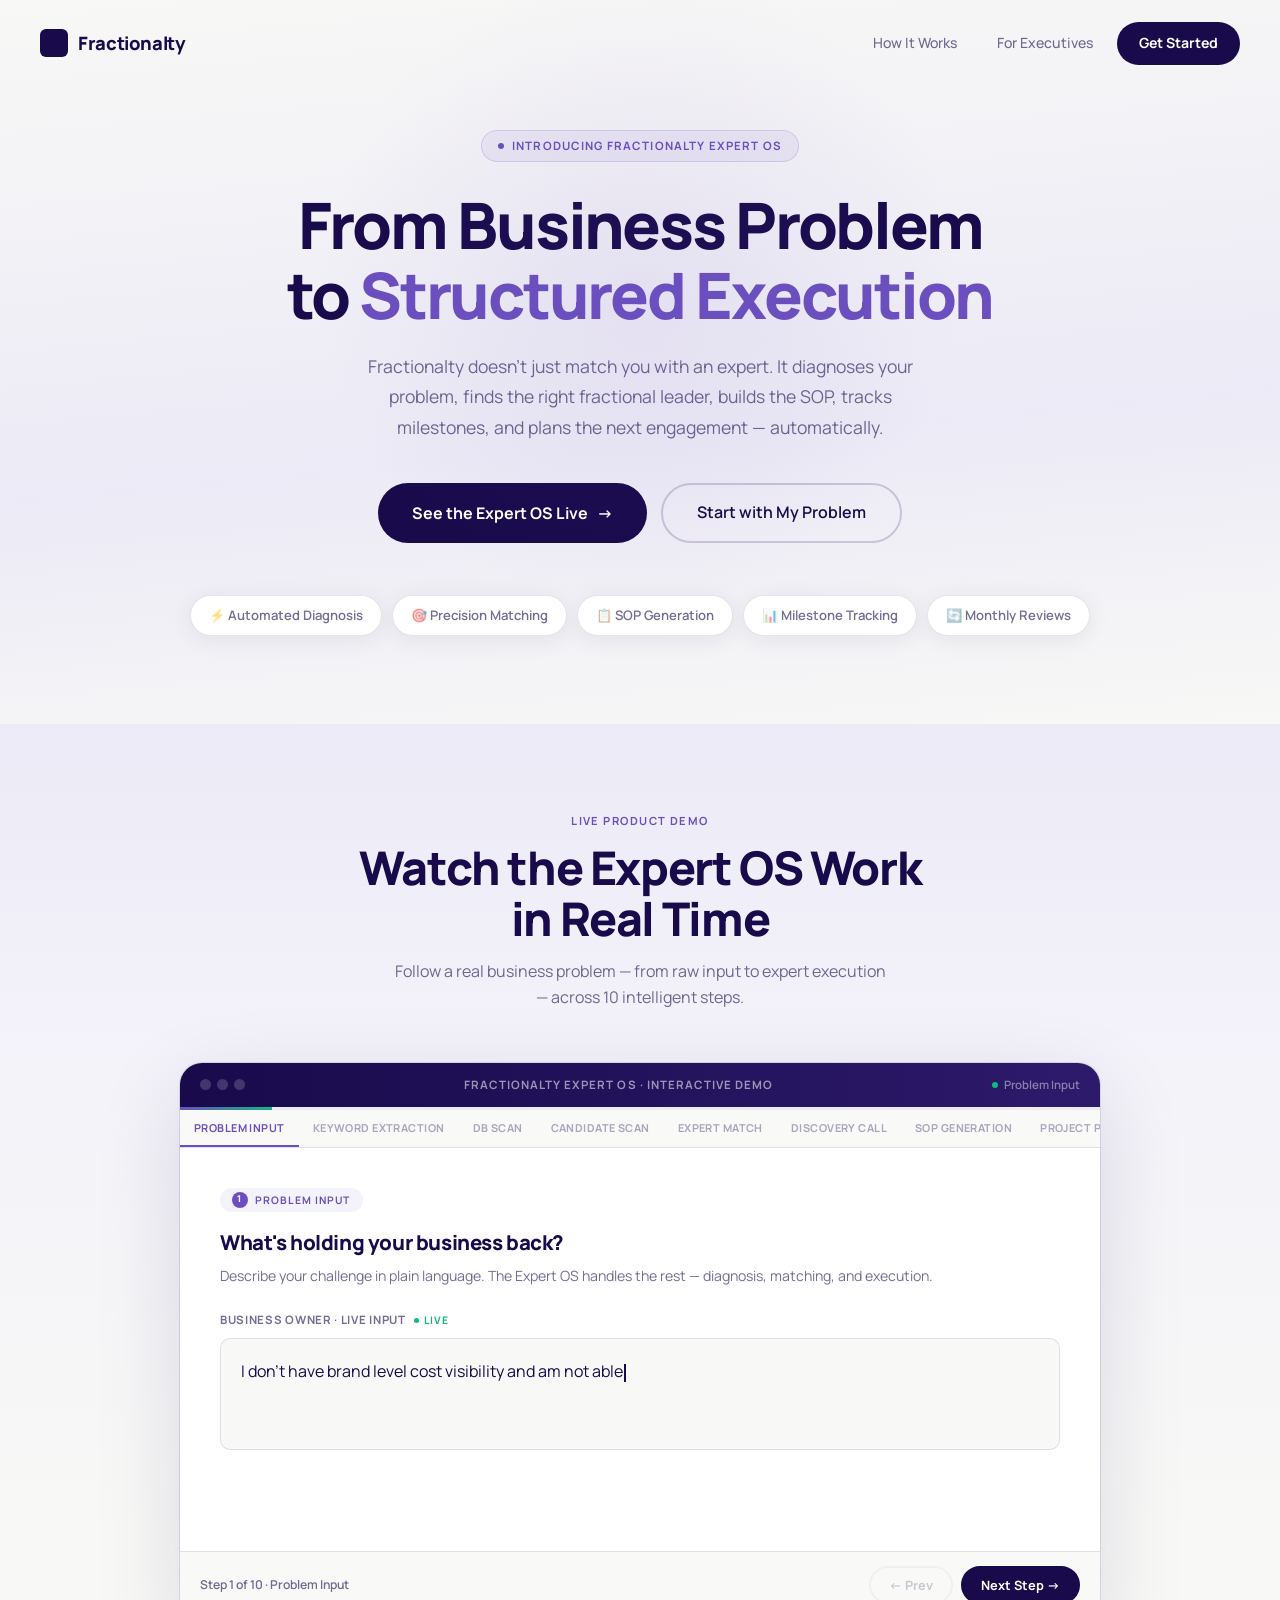
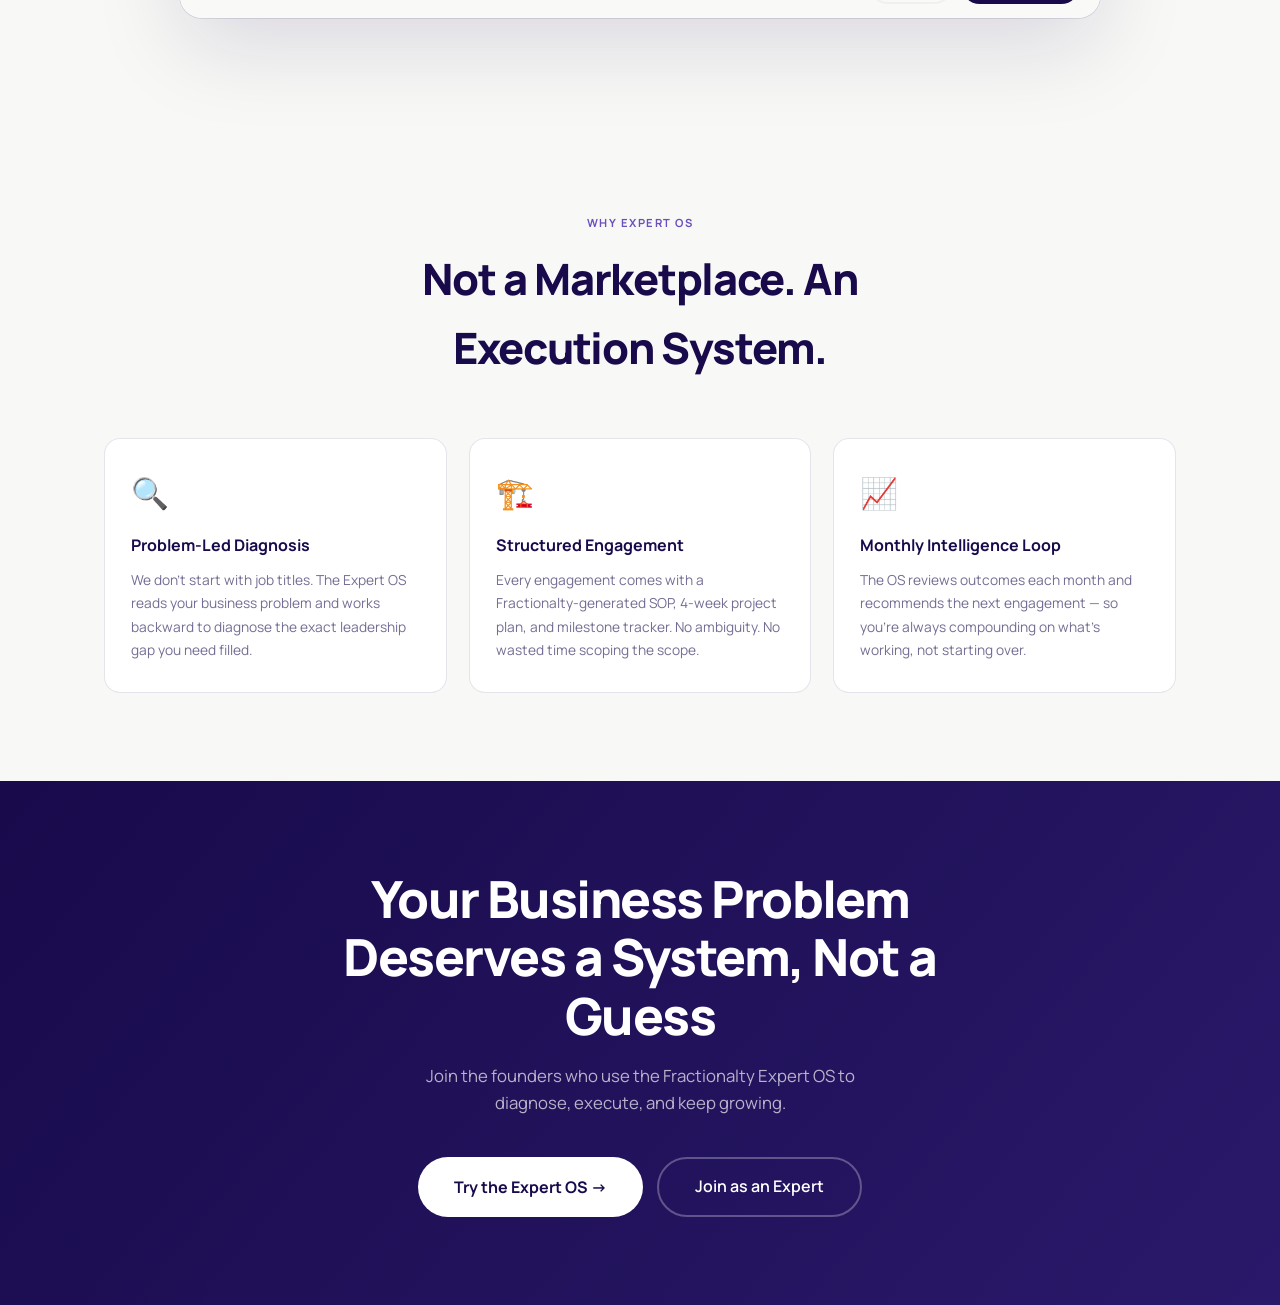
==== expert_os.html @ 5bd40cf4 "Initial commit" ====
<!DOCTYPE html>
<html lang="en">
<head>
  <meta charset="UTF-8">
  <meta name="viewport" content="width=device-width, initial-scale=1.0">
  <title>Fractionalty Expert OS | From Problem to Execution</title>
  <meta name="description" content="Watch Fractionalty Expert OS diagnose your business problem, match the right fractional leader, generate an SOP, track milestones, and plan your next engagement.">
  <link rel="preconnect" href="https://fonts.googleapis.com">
  <link rel="preconnect" href="https://fonts.gstatic.com" crossorigin>
  <link href="https://fonts.googleapis.com/css2?family=Manrope:wght@400;500;600;700;800&display=swap" rel="stylesheet">
  <style>
    *, *::before, *::after { box-sizing: border-box; margin: 0; padding: 0; }

    :root {
      --bg: #f8f8f6;
      --surface: #ffffff;
      --text: #180A4B;
      --text-soft: rgba(24,10,75,0.60);
      --text-xsoft: rgba(24,10,75,0.35);
      --accent: #180A4B;
      --accent-light: #2d1a6b;
      --accent-muted: rgba(24,10,75,0.06);
      --border: rgba(24,10,75,0.11);
      --border-strong: rgba(24,10,75,0.18);
      --success: #10B981;
      --success-bg: rgba(16,185,129,0.07);
      --success-border: rgba(16,185,129,0.20);
      --warning: #F59E0B;
      --warning-bg: rgba(245,158,11,0.07);
      --danger: #EF4444;
      --purple: #6B4FBF;
      --purple-bg: rgba(107,79,191,0.07);
      --purple-border: rgba(107,79,191,0.18);
      --shadow: 0 4px 24px rgba(24,10,75,0.07);
      --shadow-lg: 0 16px 56px rgba(24,10,75,0.12);
      --radius: 16px;
      --radius-sm: 10px;
    }

    body {
      font-family: 'Manrope', sans-serif;
      background: var(--bg);
      color: var(--text);
      line-height: 1.6;
    }

    a { color: inherit; text-decoration: none; }
    button { font-family: 'Manrope', sans-serif; }

    /* ── Topbar ── */
    .topbar {
      position: fixed; top: 0; left: 50%; transform: translateX(-50%);
      width: min(calc(100% - 48px), 1200px);
      display: flex; align-items: center; justify-content: space-between;
      padding: 22px 0; z-index: 100; transition: all 0.3s ease;
    }
    .topbar.is-scrolled {
      background: rgba(248,248,246,0.92);
      backdrop-filter: blur(18px);
      -webkit-backdrop-filter: blur(18px);
      border-bottom: 1px solid var(--border);
      padding: 14px 28px;
      width: 100%; left: 0; transform: none;
      border-radius: 0;
    }
    .brand { display: flex; align-items: center; gap: 10px; font-weight: 800; font-size: 1.15rem; letter-spacing: -0.02em; }
    .brand-mark { width: 28px; height: 28px; border-radius: 6px; background: var(--accent); flex-shrink: 0; }
    .topbar-nav { display: flex; align-items: center; gap: 8px; }
    .topbar-link { padding: 9px 16px; font-size: 0.88rem; font-weight: 500; color: var(--text-soft); border-radius: 8px; transition: all 0.2s; }
    .topbar-link:hover { color: var(--text); background: var(--accent-muted); }
    .topbar-cta {
      background: var(--accent); color: white; padding: 10px 22px;
      border-radius: 99px; font-size: 0.88rem; font-weight: 700;
      transition: all 0.2s; border: none; cursor: pointer;
    }
    .topbar-cta:hover { background: var(--accent-light); }

    /* ── Hero ── */
    .hero-os {
      padding: 130px 24px 88px;
      text-align: center;
      background: linear-gradient(175deg, var(--bg) 0%, #eceaf6 60%, var(--bg) 100%);
      position: relative; overflow: hidden;
    }
    .hero-os::before {
      content: '';
      position: absolute; top: -60px; left: 50%; transform: translateX(-50%);
      width: 700px; height: 700px;
      background: radial-gradient(circle, rgba(107,79,191,0.09) 0%, transparent 65%);
      pointer-events: none;
    }

    .os-badge {
      display: inline-flex; align-items: center; gap: 8px;
      background: var(--purple-bg); color: var(--purple);
      border: 1px solid var(--purple-border);
      padding: 6px 16px; border-radius: 99px;
      font-size: 0.72rem; font-weight: 700; letter-spacing: 0.10em; text-transform: uppercase;
      margin-bottom: 28px;
    }
    .os-badge-dot { width: 6px; height: 6px; border-radius: 50%; background: var(--purple); animation: osPulse 1.8s ease infinite; }
    @keyframes osPulse { 0%,100% { opacity:1; transform:scale(1); } 50% { opacity:0.35; transform:scale(0.8); } }

    .hero-os h1 {
      font-size: clamp(2.4rem, 5.5vw, 4rem);
      font-weight: 800; letter-spacing: -0.035em; line-height: 1.08;
      color: var(--text); max-width: 820px; margin: 0 auto 22px;
    }
    .hero-os h1 em { font-style: normal; color: var(--purple); }
    .hero-sub {
      font-size: 1.1rem; color: var(--text-soft); line-height: 1.75;
      max-width: 580px; margin: 0 auto 40px;
    }
    .hero-actions { display: flex; gap: 14px; justify-content: center; flex-wrap: wrap; }
    .btn-hero-primary {
      background: var(--accent); color: white; padding: 15px 34px; border-radius: 99px;
      font-size: 1rem; font-weight: 700; border: none; cursor: pointer;
      display: inline-flex; align-items: center; gap: 9px; transition: all 0.22s;
    }
    .btn-hero-primary:hover { background: var(--accent-light); transform: translateY(-2px); box-shadow: 0 10px 32px rgba(24,10,75,0.22); }
    .btn-hero-secondary {
      background: transparent; color: var(--text); padding: 15px 34px; border-radius: 99px;
      font-size: 1rem; font-weight: 600; border: 2px solid var(--border-strong); cursor: pointer;
      transition: all 0.22s; display: inline-flex; align-items: center;
    }
    .btn-hero-secondary:hover { border-color: var(--accent); }

    .hero-os-tags {
      display: flex; gap: 10px; justify-content: center; flex-wrap: wrap; margin-top: 52px;
    }
    .hero-tag {
      display: flex; align-items: center; gap: 8px;
      background: var(--surface); border: 1px solid var(--border);
      padding: 9px 18px; border-radius: 99px;
      font-size: 0.82rem; font-weight: 600; color: var(--text-soft);
      box-shadow: var(--shadow);
    }

    /* ── Demo Section ── */
    .demo-section {
      padding: 88px 24px 108px;
      background: linear-gradient(180deg, #eceaf6 0%, #f3f2fa 30%, var(--bg) 80%);
    }
    .demo-header { text-align: center; margin-bottom: 52px; }
    .demo-header .eyebrow {
      font-size: 0.70rem; font-weight: 700; letter-spacing: 0.13em; text-transform: uppercase;
      color: var(--purple); margin-bottom: 12px;
    }
    .demo-header h2 {
      font-size: clamp(1.9rem, 4vw, 2.9rem); font-weight: 800; letter-spacing: -0.03em;
      line-height: 1.12; max-width: 600px; margin: 0 auto 14px;
    }
    .demo-header p { font-size: 1rem; color: var(--text-soft); max-width: 500px; margin: 0 auto; }

    /* ── OS Window ── */
    .os-window {
      max-width: 920px; margin: 0 auto;
      background: var(--surface);
      border-radius: 22px;
      box-shadow: 0 28px 88px rgba(24,10,75,0.13), 0 0 0 1px var(--border);
      overflow: hidden;
    }

    /* Chrome Bar */
    .os-chrome {
      background: linear-gradient(90deg, #180A4B 0%, #2d1a6b 100%);
      padding: 13px 20px;
      display: flex; align-items: center; gap: 14px;
    }
    .chrome-dots { display: flex; gap: 6px; }
    .chrome-dots span { width: 11px; height: 11px; border-radius: 50%; background: rgba(255,255,255,0.18); }
    .chrome-title {
      flex: 1; text-align: center;
      font-size: 0.72rem; font-weight: 700; color: rgba(255,255,255,0.55);
      letter-spacing: 0.09em; text-transform: uppercase;
    }
    .chrome-status {
      display: flex; align-items: center; gap: 6px;
      font-size: 0.72rem; color: rgba(255,255,255,0.45); font-weight: 600;
    }
    .chrome-status-dot { width: 6px; height: 6px; border-radius: 50%; background: var(--success); animation: osPulse 1.8s ease infinite; }

    /* Progress */
    .os-progress-track { height: 3px; background: rgba(24,10,75,0.08); }
    .os-progress-fill {
      height: 100%;
      background: linear-gradient(90deg, var(--purple) 0%, var(--success) 100%);
      transition: width 0.7s cubic-bezier(.4,0,.2,1); width: 0%;
    }

    /* Step Tabs */
    .os-tabs {
      display: flex; overflow-x: auto; scrollbar-width: none;
      border-bottom: 1px solid var(--border); background: #f9f9f8;
    }
    .os-tabs::-webkit-scrollbar { display: none; }
    .os-tab {
      flex: 0 0 auto; padding: 9px 14px;
      font-size: 0.68rem; font-weight: 700; letter-spacing: 0.04em; text-transform: uppercase;
      color: var(--text-xsoft); border-bottom: 2px solid transparent;
      cursor: pointer; transition: all 0.2s; white-space: nowrap; user-select: none;
    }
    .os-tab:hover { color: var(--text-soft); }
    .os-tab.is-active { color: var(--purple); border-bottom-color: var(--purple); }
    .os-tab.is-done { color: var(--success); }
    .os-tab.is-done::before { content: '✓ '; }

    /* Panels */
    .os-panels { position: relative; }
    .os-panel { display: none; padding: 36px 40px; animation: panelIn 0.38s ease both; }
    .os-panel.is-active { display: block; }
    @keyframes panelIn {
      from { opacity: 0; transform: translateY(12px); }
      to { opacity: 1; transform: translateY(0); }
    }

    /* Shared panel elements */
    .panel-step-tag {
      display: inline-flex; align-items: center; gap: 7px;
      font-size: 0.65rem; font-weight: 700; letter-spacing: 0.10em; text-transform: uppercase;
      color: var(--purple); background: var(--purple-bg);
      border-radius: 99px; padding: 4px 12px; margin-bottom: 14px;
    }
    .panel-step-num {
      width: 16px; height: 16px; border-radius: 50%;
      background: var(--purple); color: white; font-size: 0.58rem; font-weight: 800;
      display: inline-flex; align-items: center; justify-content: center; flex-shrink: 0;
    }
    .panel-title { font-size: 1.28rem; font-weight: 800; letter-spacing: -0.02em; margin-bottom: 5px; }
    .panel-sub { font-size: 0.88rem; color: var(--text-soft); margin-bottom: 24px; line-height: 1.65; }

    /* ── PANEL 0: Problem Input ── */
    .input-field-label {
      font-size: 0.72rem; font-weight: 700; letter-spacing: 0.06em; text-transform: uppercase;
      color: var(--text-soft); margin-bottom: 8px; display: flex; align-items: center; gap: 8px;
    }
    .live-indicator {
      display: flex; align-items: center; gap: 5px;
      font-size: 0.65rem; color: var(--success); font-weight: 700;
    }
    .live-dot { width: 5px; height: 5px; border-radius: 50%; background: var(--success); animation: osPulse 1.5s ease infinite; }
    .problem-textarea {
      width: 100%; background: var(--bg); border: 1.5px solid var(--border);
      border-radius: var(--radius-sm); padding: 18px 20px;
      font-family: 'Manrope', sans-serif; font-size: 1rem; line-height: 1.75; color: var(--text);
      min-height: 112px; resize: none; outline: none; transition: border-color 0.2s;
    }
    .problem-textarea:focus { border-color: var(--purple); box-shadow: 0 0 0 3px var(--purple-bg); }
    .cursor-blink {
      display: inline-block; width: 2px; height: 1.1em;
      background: var(--accent); margin-left: 1px; vertical-align: text-bottom;
      animation: blink 0.9s step-start infinite;
    }
    @keyframes blink { 0%,100% { opacity:1; } 50% { opacity:0; } }
    .diagnose-btn {
      margin-top: 18px; background: var(--accent); color: white;
      padding: 13px 30px; border-radius: 99px; border: none; cursor: pointer;
      font-size: 0.95rem; font-weight: 700;
      display: inline-flex; align-items: center; gap: 9px; transition: all 0.22s;
      opacity: 0; transform: translateY(10px);
    }
    .diagnose-btn.is-visible { opacity: 1; transform: translateY(0); transition: opacity 0.4s ease, transform 0.4s ease, background 0.2s; }
    .diagnose-btn:hover { background: var(--accent-light); }

    /* ── PANEL 1: Keywords ── */
    .annotated-block {
      background: var(--bg); border: 1.5px solid var(--border); border-radius: var(--radius-sm);
      padding: 18px 20px; font-size: 0.96rem; line-height: 2; margin-bottom: 18px;
    }
    .kw-hl { background: rgba(107,79,191,0.11); color: var(--purple); border-radius: 4px; padding: 2px 5px; font-weight: 600; border-bottom: 2px solid rgba(107,79,191,0.35); }
    .chips-section-label {
      font-size: 0.65rem; font-weight: 700; letter-spacing: 0.09em; text-transform: uppercase;
      color: var(--text-soft); margin-bottom: 10px; display: flex; align-items: center; gap: 10px;
    }
    .chips-section-label::after { content: ''; flex: 1; height: 1px; background: var(--border); }
    .chips-container { display: flex; flex-wrap: wrap; gap: 8px; min-height: 36px; margin-bottom: 18px; }
    .kw-chip {
      display: inline-flex; align-items: center; gap: 6px;
      background: var(--purple-bg); color: var(--purple);
      border: 1px solid var(--purple-border);
      padding: 7px 14px; border-radius: 99px; font-size: 0.78rem; font-weight: 600;
      opacity: 0; transform: translateY(8px) scale(0.92);
    }
    .kw-chip.chip-in { animation: chipFly 0.32s ease forwards; }
    @keyframes chipFly { to { opacity:1; transform:translateY(0) scale(1); } }
    .detected-box {
      background: linear-gradient(130deg, var(--accent) 0%, var(--purple) 100%);
      color: white; border-radius: var(--radius-sm); padding: 18px 22px;
      display: flex; align-items: center; gap: 16px;
      opacity: 0; transform: translateY(10px);
      transition: opacity 0.45s ease, transform 0.45s ease;
    }
    .detected-box.is-shown { opacity: 1; transform: translateY(0); }
    .det-icon { font-size: 1.6rem; flex-shrink: 0; }
    .det-eyebrow { font-size: 0.62rem; font-weight: 700; letter-spacing: 0.10em; text-transform: uppercase; opacity: 0.65; margin-bottom: 4px; }
    .det-value { font-size: 1rem; font-weight: 700; }

    /* ── PANEL 2: DB Scan ── */
    .scan-row { display: flex; align-items: center; gap: 14px; margin-bottom: 20px; }
    .scan-track { flex: 1; height: 5px; background: var(--border); border-radius: 99px; overflow: hidden; }
    .scan-fill { height: 100%; background: linear-gradient(90deg, var(--purple), var(--success)); border-radius: 99px; width: 0%; transition: width 2.8s ease; }
    .scan-pct-label { font-size: 0.8rem; font-weight: 700; color: var(--purple); white-space: nowrap; min-width: 38px; text-align: right; }

    .pattern-list { display: flex; flex-direction: column; gap: 6px; margin-bottom: 20px; }
    .pattern-row {
      display: flex; align-items: center; gap: 10px;
      padding: 9px 14px; background: var(--bg); border-radius: 8px;
      font-size: 0.84rem; color: var(--text-soft); border: 1.5px solid transparent;
      opacity: 0; transform: translateX(-12px);
      transition: opacity 0.28s ease, transform 0.28s ease, border-color 0.3s, background 0.3s, color 0.3s;
    }
    .pattern-row.is-visible { opacity: 1; transform: translateX(0); }
    .pattern-row.is-matched { background: var(--success-bg); color: var(--success); border-color: var(--success-border); font-weight: 600; }
    .pi-sym { font-size: 0.75rem; flex-shrink: 0; }

    .match-box {
      background: var(--success-bg); border: 1.5px solid var(--success-border);
      border-radius: var(--radius-sm); padding: 18px 22px;
      opacity: 0; transform: translateY(10px); transition: opacity 0.45s ease, transform 0.45s ease;
    }
    .match-box.is-shown { opacity: 1; transform: translateY(0); }
    .match-box-label { font-size: 0.65rem; font-weight: 700; letter-spacing: 0.09em; text-transform: uppercase; color: var(--success); margin-bottom: 8px; }
    .match-box-text { font-size: 0.9rem; color: var(--text); line-height: 1.65; font-weight: 600; margin-bottom: 14px; font-style: italic; }
    .match-pct-row { display: flex; align-items: center; gap: 12px; }
    .match-pct-track { flex: 1; height: 7px; background: var(--border); border-radius: 99px; overflow: hidden; }
    .match-pct-fill { height: 100%; background: var(--success); border-radius: 99px; width: 0%; transition: width 1.1s ease; }
    .match-pct-num { font-size: 1.15rem; font-weight: 800; color: var(--success); }
    .match-pct-tag { font-size: 0.7rem; color: var(--text-soft); font-weight: 600; }

    /* ── PANEL 3: Candidates ── */
    .candidate-stack { display: flex; flex-direction: column; gap: 10px; margin-bottom: 16px; }
    .cand-card {
      border: 2px solid var(--border); border-radius: var(--radius-sm);
      padding: 14px 18px; background: var(--surface); transition: all 0.35s ease;
      opacity: 0; transform: translateY(8px);
    }
    .cand-card.is-visible { opacity: 1; transform: translateY(0); }
    .cand-card.is-scanning { border-color: var(--warning); background: var(--warning-bg); }
    .cand-card.is-rejected { border-color: rgba(239,68,68,0.18); background: rgba(239,68,68,0.04); opacity: 0.45; }
    .cand-card.is-winner { border-color: var(--success); background: var(--success-bg); }
    .cand-head { display: flex; align-items: flex-start; justify-content: space-between; margin-bottom: 8px; }
    .cand-role-text { font-size: 0.92rem; font-weight: 700; }
    .cand-id { font-size: 0.74rem; color: var(--text-soft); margin-top: 2px; }
    .cand-status-badge { font-size: 0.7rem; font-weight: 700; white-space: nowrap; }
    .cand-status-badge.s-scanning { color: var(--warning); }
    .cand-status-badge.s-rejected { color: var(--danger); }
    .cand-status-badge.s-winner { color: var(--success); }
    .cand-tags-row { display: flex; flex-wrap: wrap; gap: 5px; }
    .cand-tag {
      font-size: 0.70rem; font-weight: 600; padding: 3px 9px; border-radius: 99px;
      background: var(--accent-muted); color: var(--text-soft);
    }
    .cand-tag.is-match { background: var(--success-bg); color: var(--success); }

    .winner-banner {
      background: linear-gradient(130deg, var(--success) 0%, #059669 100%);
      color: white; border-radius: var(--radius-sm); padding: 16px 22px;
      display: flex; align-items: center; justify-content: space-between;
      opacity: 0; transform: translateY(10px); transition: opacity 0.45s ease, transform 0.45s ease;
    }
    .winner-banner.is-shown { opacity: 1; transform: translateY(0); }
    .wb-role { font-size: 0.96rem; font-weight: 700; margin-bottom: 3px; }
    .wb-reason { font-size: 0.78rem; opacity: 0.82; line-height: 1.5; }
    .wb-pct { font-size: 2.2rem; font-weight: 800; }
    .wb-pct-label { font-size: 0.68rem; opacity: 0.75; text-align: right; }

    /* ── PANEL 4: Expert Reveal ── */
    .expert-card {
      border: 2px solid var(--border); border-radius: var(--radius); overflow: hidden;
      opacity: 0; transform: translateY(16px); transition: opacity 0.5s ease, transform 0.5s ease;
    }
    .expert-card.is-shown { opacity: 1; transform: translateY(0); }
    .expert-card-header {
      background: linear-gradient(130deg, var(--accent) 0%, #3d2480 100%);
      padding: 28px 30px; display: flex; align-items: center; gap: 22px;
    }
    .expert-avatar {
      width: 68px; height: 68px; border-radius: 50%;
      background: rgba(255,255,255,0.18); border: 2px solid rgba(255,255,255,0.3);
      display: flex; align-items: center; justify-content: center;
      font-size: 1.5rem; font-weight: 800; color: white; flex-shrink: 0;
    }
    .expert-name { font-size: 1.35rem; font-weight: 800; color: white; margin-bottom: 4px; letter-spacing: -0.02em; }
    .expert-role-title { font-size: 0.88rem; color: rgba(255,255,255,0.72); margin-bottom: 8px; }
    .expert-verified {
      display: inline-flex; align-items: center; gap: 5px;
      background: rgba(16,185,129,0.28); color: #6EE7B7;
      padding: 3px 10px; border-radius: 99px; font-size: 0.65rem; font-weight: 700;
    }
    .expert-card-body { padding: 26px 30px; }
    .specializes-label { font-size: 0.65rem; font-weight: 700; letter-spacing: 0.09em; text-transform: uppercase; color: var(--text-soft); margin-bottom: 12px; }
    .expert-skills { display: flex; flex-direction: column; gap: 9px; margin-bottom: 22px; }
    .expert-skill { display: flex; align-items: center; gap: 10px; font-size: 0.88rem; }
    .skill-check { width: 20px; height: 20px; border-radius: 50%; background: var(--success-bg); color: var(--success); display: flex; align-items: center; justify-content: center; font-size: 0.7rem; font-weight: 800; flex-shrink: 0; }
    .expert-cta-row { display: flex; gap: 12px; }
    .expert-primary-btn {
      flex: 1; padding: 12px 20px; border-radius: 99px; background: var(--accent); color: white;
      border: none; cursor: pointer; font-size: 0.9rem; font-weight: 700; transition: all 0.2s;
    }
    .expert-primary-btn:hover { background: var(--accent-light); }
    .expert-ghost-btn {
      flex: 1; padding: 12px 20px; border-radius: 99px; background: transparent; color: var(--text-soft);
      border: 2px solid var(--border); cursor: pointer; font-size: 0.9rem; font-weight: 600; transition: all 0.2s;
    }
    .expert-ghost-btn:hover { border-color: var(--accent); color: var(--text); }

    /* ── PANEL 5: Discovery Call ── */
    .call-screen {
      background: #12082e; border-radius: var(--radius-sm); padding: 22px;
      margin-bottom: 14px; border: 1px solid rgba(107,79,191,0.2);
    }
    .call-top { display: flex; align-items: center; justify-content: space-between; margin-bottom: 18px; }
    .call-label { font-size: 0.7rem; font-weight: 700; letter-spacing: 0.08em; color: rgba(255,255,255,0.4); text-transform: uppercase; display: flex; align-items: center; gap: 6px; }
    .rec-dot { width: 7px; height: 7px; border-radius: 50%; background: #EF4444; animation: osPulse 1s ease infinite; }
    .call-timer { font-family: 'Manrope', monospace; font-size: 0.82rem; font-weight: 700; color: var(--success); }
    .call-participants { display: flex; gap: 10px; margin-bottom: 18px; }
    .call-participant {
      flex: 1; background: rgba(255,255,255,0.05); border: 1px solid rgba(255,255,255,0.08);
      border-radius: 10px; padding: 14px; text-align: center;
    }
    .cp-av {
      width: 42px; height: 42px; border-radius: 50%;
      display: flex; align-items: center; justify-content: center;
      font-size: 1rem; font-weight: 800; color: white;
      margin: 0 auto 8px;
    }
    .cp-name { font-size: 0.8rem; color: rgba(255,255,255,0.82); font-weight: 600; }
    .cp-role-label { font-size: 0.68rem; color: rgba(255,255,255,0.38); margin-top: 2px; }
    .capture-label { font-size: 0.65rem; font-weight: 700; letter-spacing: 0.09em; text-transform: uppercase; color: rgba(107,79,191,0.8); margin-bottom: 10px; display: flex; align-items: center; gap: 6px; }
    .call-notes-list { display: flex; flex-direction: column; gap: 7px; }
    .call-note {
      display: flex; align-items: flex-start; gap: 9px;
      font-size: 0.82rem; color: rgba(255,255,255,0.72); line-height: 1.55;
      opacity: 0; transform: translateX(-10px); transition: opacity 0.3s ease, transform 0.3s ease;
    }
    .call-note.is-visible { opacity: 1; transform: translateX(0); }
    .note-dot { width: 6px; height: 6px; border-radius: 50%; background: var(--purple); flex-shrink: 0; margin-top: 6px; }

    .generating-bar {
      background: var(--accent-muted); border: 1.5px solid var(--border);
      border-radius: 10px; padding: 14px 18px;
      display: flex; align-items: center; gap: 14px;
      opacity: 0; transform: translateY(8px); transition: opacity 0.45s ease, transform 0.45s ease;
    }
    .generating-bar.is-shown { opacity: 1; transform: translateY(0); }
    .gen-label { font-size: 0.82rem; font-weight: 600; color: var(--text); white-space: nowrap; }
    .gen-track { flex: 1; height: 4px; background: var(--border); border-radius: 99px; overflow: hidden; }
    .gen-fill { height: 100%; background: linear-gradient(90deg, var(--purple), var(--success)); border-radius: 99px; width: 0%; transition: width 2s ease; }

    /* ── PANEL 6: SOP ── */
    .sop-doc { border: 1.5px solid var(--border); border-radius: var(--radius-sm); overflow: hidden; }
    .sop-header {
      background: linear-gradient(135deg, #f0eef8 0%, #e6e2f4 100%);
      padding: 20px 24px; border-bottom: 1px solid var(--border);
    }
    .sop-doc-type { font-size: 0.65rem; font-weight: 700; letter-spacing: 0.09em; text-transform: uppercase; color: var(--purple); margin-bottom: 7px; }
    .sop-doc-title { font-size: 1.05rem; font-weight: 800; color: var(--text); line-height: 1.35; }
    .sop-meta { display: flex; gap: 18px; flex-wrap: wrap; margin-top: 10px; }
    .sop-meta-item { font-size: 0.70rem; color: var(--text-soft); font-weight: 600; display: flex; align-items: center; gap: 4px; }
    .sop-body { padding: 20px 24px; }
    .sop-section { margin-bottom: 16px; opacity: 0; transform: translateY(6px); transition: opacity 0.38s ease, transform 0.38s ease; }
    .sop-section.is-visible { opacity: 1; transform: translateY(0); }
    .sop-sec-title {
      font-size: 0.65rem; font-weight: 700; letter-spacing: 0.09em; text-transform: uppercase;
      color: var(--text-soft); margin-bottom: 8px; padding-bottom: 6px; border-bottom: 1px solid var(--border);
    }
    .sop-items { display: flex; flex-direction: column; gap: 5px; }
    .sop-item { font-size: 0.84rem; color: var(--text); display: flex; align-items: baseline; gap: 8px; line-height: 1.55; }
    .sop-item::before { content: '▸'; color: var(--purple); font-size: 0.68rem; flex-shrink: 0; }

    /* ── PANEL 7: Timeline ── */
    .timeline { display: flex; flex-direction: column; }
    .tl-block { display: flex; gap: 0; opacity: 0; transition: opacity 0.35s ease; }
    .tl-block.is-visible { opacity: 1; }
    .tl-spine { display: flex; flex-direction: column; align-items: center; width: 34px; flex-shrink: 0; }
    .tl-dot {
      width: 30px; height: 30px; border-radius: 50%; background: var(--border);
      border: 3px solid var(--surface); display: flex; align-items: center; justify-content: center;
      font-size: 0.65rem; font-weight: 800; color: var(--text-xsoft); z-index: 1;
      transition: background 0.45s ease, color 0.45s ease;
    }
    .tl-dot.is-active { background: var(--purple); color: white; }
    .tl-connector { width: 2px; flex: 1; background: var(--border); min-height: 16px; }
    .tl-content { flex: 1; padding: 0 0 22px 14px; }
    .tl-week { font-size: 0.65rem; font-weight: 700; letter-spacing: 0.08em; text-transform: uppercase; color: var(--text-soft); margin-bottom: 3px; }
    .tl-title { font-size: 0.94rem; font-weight: 700; color: var(--text); margin-bottom: 7px; }
    .tl-tasks { display: flex; flex-direction: column; gap: 4px; }
    .tl-task { font-size: 0.80rem; color: var(--text-soft); display: flex; align-items: center; gap: 6px; }
    .tl-task::before { content: '·'; color: var(--border); font-size: 1.3rem; line-height: 0; }

    /* ── PANEL 8: Milestones ── */
    .milestones-grid { display: grid; grid-template-columns: 1fr 1fr; gap: 12px; }
    .ms-card {
      border: 2px solid var(--border); border-radius: var(--radius-sm); padding: 20px;
      opacity: 0; transform: scale(0.94); transition: opacity 0.38s ease, transform 0.38s ease, border-color 0.45s ease, background 0.45s ease;
    }
    .ms-card.is-visible { opacity: 1; transform: scale(1); }
    .ms-card.is-complete { border-color: var(--success); background: var(--success-bg); }
    .ms-num-label { font-size: 0.62rem; font-weight: 700; letter-spacing: 0.09em; text-transform: uppercase; color: var(--text-xsoft); margin-bottom: 10px; }
    .ms-icon {
      width: 34px; height: 34px; border-radius: 50%;
      background: var(--border); color: var(--text-xsoft);
      display: flex; align-items: center; justify-content: center;
      font-size: 0.9rem; margin-bottom: 10px;
      transition: background 0.45s ease, color 0.45s ease;
    }
    .ms-card.is-complete .ms-icon { background: var(--success); color: white; }
    .ms-title { font-size: 0.9rem; font-weight: 700; color: var(--text); transition: color 0.45s ease; }
    .ms-card.is-complete .ms-title { color: var(--success); }
    .ms-desc { font-size: 0.78rem; color: var(--text-soft); margin-top: 5px; line-height: 1.55; }

    /* ── PANEL 9: Month Review ── */
    .review-dash {
      background: linear-gradient(130deg, var(--accent) 0%, #2a196a 100%);
      border-radius: var(--radius-sm); padding: 24px; margin-bottom: 14px;
    }
    .review-dash-top { display: flex; align-items: center; justify-content: space-between; margin-bottom: 18px; }
    .review-dash-title { font-size: 0.9rem; font-weight: 700; color: white; }
    .review-status-pill { background: rgba(16,185,129,0.22); color: #6EE7B7; padding: 3px 12px; border-radius: 99px; font-size: 0.65rem; font-weight: 700; }
    .review-insights { display: flex; flex-direction: column; gap: 7px; }
    .review-insight {
      display: flex; align-items: flex-start; gap: 10px;
      background: rgba(255,255,255,0.07); border-radius: 8px; padding: 10px 14px;
      font-size: 0.82rem; color: rgba(255,255,255,0.82); line-height: 1.55;
      opacity: 0; transform: translateX(-10px); transition: opacity 0.35s ease, transform 0.35s ease;
    }
    .review-insight.is-visible { opacity: 1; transform: translateX(0); }
    .ri-dot { width: 8px; height: 8px; border-radius: 50%; flex-shrink: 0; margin-top: 5px; }
    .ri-green { background: var(--success); }
    .ri-amber { background: var(--warning); }

    .next-month-card {
      background: var(--surface); border: 1.5px solid var(--border); border-radius: var(--radius-sm); padding: 22px 24px;
    }
    .nm-top { display: flex; align-items: center; justify-content: space-between; margin-bottom: 16px; }
    .nm-title { font-size: 0.9rem; font-weight: 700; }
    .nm-pill { background: var(--purple-bg); color: var(--purple); padding: 3px 10px; border-radius: 99px; font-size: 0.65rem; font-weight: 700; }
    .nm-items { display: flex; flex-direction: column; gap: 8px; margin-bottom: 18px; }
    .nm-item { display: flex; align-items: center; gap: 10px; font-size: 0.84rem; color: var(--text); }
    .nm-item-icon { width: 26px; height: 26px; border-radius: 7px; background: var(--purple-bg); color: var(--purple); display: flex; align-items: center; justify-content: center; font-size: 0.78rem; flex-shrink: 0; }
    .nm-cta {
      width: 100%; padding: 13px; border-radius: 99px;
      background: linear-gradient(130deg, var(--accent) 0%, var(--purple) 100%);
      color: white; border: none; cursor: pointer; font-size: 0.95rem; font-weight: 700;
      transition: all 0.22s;
    }
    .nm-cta:hover { transform: translateY(-2px); box-shadow: 0 10px 28px rgba(24,10,75,0.22); }

    /* ── OS Controls ── */
    .os-controls {
      padding: 14px 20px; border-top: 1px solid var(--border);
      display: flex; align-items: center; justify-content: space-between; background: #f9f9f8;
    }
    .os-step-info { font-size: 0.76rem; color: var(--text-soft); font-weight: 600; }
    .os-ctrl-btns { display: flex; gap: 8px; }
    .ctrl-btn {
      padding: 8px 18px; border-radius: 99px; font-size: 0.80rem; font-weight: 700;
      cursor: pointer; border: 2px solid var(--border); background: transparent; color: var(--text-soft);
      transition: all 0.2s;
    }
    .ctrl-btn:hover:not(:disabled) { border-color: var(--accent); color: var(--accent); }
    .ctrl-btn:disabled { opacity: 0.35; cursor: not-allowed; }
    .ctrl-btn-primary { background: var(--accent); color: white; border-color: var(--accent); }
    .ctrl-btn-primary:hover:not(:disabled) { background: var(--accent-light); border-color: var(--accent-light); color: white; }

    /* ── Value Props ── */
    .vp-section { padding: 88px 24px; max-width: 1120px; margin: 0 auto; }
    .vp-header { text-align: center; margin-bottom: 56px; }
    .vp-header .eyebrow { font-size: 0.70rem; font-weight: 700; letter-spacing: 0.13em; text-transform: uppercase; color: var(--purple); margin-bottom: 12px; }
    .vp-header h2 { font-size: clamp(1.9rem, 3.5vw, 2.7rem); font-weight: 800; letter-spacing: -0.03em; max-width: 540px; margin: 0 auto; }
    .vp-grid { display: grid; grid-template-columns: repeat(3, 1fr); gap: 22px; }
    .vp-card {
      background: var(--surface); border: 1.5px solid var(--border); border-radius: var(--radius); padding: 30px 26px;
      transition: all 0.28s ease;
    }
    .vp-card:hover { transform: translateY(-5px); box-shadow: var(--shadow-lg); border-color: rgba(107,79,191,0.2); }
    .vp-card-icon { font-size: 1.9rem; margin-bottom: 16px; }
    .vp-card h3 { font-size: 1rem; font-weight: 700; margin-bottom: 9px; }
    .vp-card p { font-size: 0.86rem; color: var(--text-soft); line-height: 1.7; }

    /* ── Final CTA ── */
    .final-cta {
      background: linear-gradient(130deg, var(--accent) 0%, #2a196a 100%);
      padding: 88px 24px; text-align: center;
    }
    .final-cta h2 { font-size: clamp(1.9rem, 4.5vw, 3.2rem); font-weight: 800; color: white; letter-spacing: -0.03em; line-height: 1.15; max-width: 660px; margin: 0 auto 18px; }
    .final-cta p { font-size: 1.05rem; color: rgba(255,255,255,0.68); margin-bottom: 40px; max-width: 480px; margin-left: auto; margin-right: auto; }
    .final-cta-actions { display: flex; gap: 14px; justify-content: center; flex-wrap: wrap; }
    .cta-white-btn {
      background: white; color: var(--accent); padding: 15px 36px; border-radius: 99px;
      font-size: 1rem; font-weight: 700; border: none; cursor: pointer; transition: all 0.22s;
    }
    .cta-white-btn:hover { transform: translateY(-2px); box-shadow: 0 14px 36px rgba(0,0,0,0.22); }
    .cta-outline-btn {
      background: transparent; color: white; padding: 15px 36px; border-radius: 99px;
      font-size: 1rem; font-weight: 600; border: 2px solid rgba(255,255,255,0.28); cursor: pointer;
      transition: all 0.22s; display: inline-flex; align-items: center;
    }
    .cta-outline-btn:hover { border-color: white; }

    /* Mobile */
    @media (max-width: 680px) {
      .topbar { padding: 18px 0; }
      .topbar-nav .topbar-link { display: none; }
      .os-panel { padding: 24px 20px; }
      .expert-card-header { flex-direction: column; text-align: center; }
      .expert-cta-row { flex-direction: column; }
      .call-participants { flex-direction: column; }
      .milestones-grid { grid-template-columns: 1fr; }
      .vp-grid { grid-template-columns: 1fr; }
      .hero-os h1 { font-size: 2.1rem; }
      .hero-os-tags { gap: 8px; }
      .hero-tag { font-size: 0.76rem; padding: 7px 14px; }
      .winner-banner { flex-direction: column; gap: 12px; }
      .wb-pct { font-size: 1.6rem; }
    }
    @media (max-width: 480px) {
      .os-tabs { display: none; }
      .cand-head { flex-direction: column; gap: 4px; }
    }
  </style>
</head>
<body>

<!-- ── Topbar ─────────────────────────────────────────────────── -->
<header class="topbar" id="topbar">
  <a class="brand" href="index.html">
    <span class="brand-mark"></span>
    <span>Fractionalty</span>
  </a>
  <nav class="topbar-nav">
    <a class="topbar-link" href="index.html#process">How It Works</a>
    <a class="topbar-link" href="executives.html">For Executives</a>
    <a class="topbar-cta" href="intake.html">Get Started</a>
  </nav>
</header>

<!-- ── Hero ──────────────────────────────────────────────────── -->
<section class="hero-os">
  <div class="os-badge">
    <span class="os-badge-dot"></span>
    Introducing Fractionalty Expert OS
  </div>
  <h1>From Business Problem<br>to <em>Structured Execution</em></h1>
  <p class="hero-sub">
    Fractionalty doesn't just match you with an expert. It diagnoses your problem,
    finds the right fractional leader, builds the SOP, tracks milestones,
    and plans the next engagement — automatically.
  </p>
  <div class="hero-actions">
    <button class="btn-hero-primary" onclick="scrollToDemo()">
      See the Expert OS Live
      <span>→</span>
    </button>
    <a class="btn-hero-secondary" href="intake.html">Start with My Problem</a>
  </div>
  <div class="hero-os-tags">
    <div class="hero-tag">⚡ Automated Diagnosis</div>
    <div class="hero-tag">🎯 Precision Matching</div>
    <div class="hero-tag">📋 SOP Generation</div>
    <div class="hero-tag">📊 Milestone Tracking</div>
    <div class="hero-tag">🔄 Monthly Reviews</div>
  </div>
</section>

<!-- ── Demo Section ───────────────────────────────────────────── -->
<section class="demo-section" id="demo-section">
  <div class="demo-header">
    <p class="eyebrow">Live Product Demo</p>
    <h2>Watch the Expert OS Work in Real Time</h2>
    <p>Follow a real business problem — from raw input to expert execution — across 10 intelligent steps.</p>
  </div>

  <div class="os-window">
    <!-- Chrome Bar -->
    <div class="os-chrome">
      <div class="chrome-dots"><span></span><span></span><span></span></div>
      <div class="chrome-title">Fractionalty Expert OS · Interactive Demo</div>
      <div class="chrome-status">
        <span class="chrome-status-dot"></span>
        <span id="chrome-status-text">Initialising</span>
      </div>
    </div>

    <!-- Progress Bar -->
    <div class="os-progress-track">
      <div class="os-progress-fill" id="os-progress"></div>
    </div>

    <!-- Step Tabs -->
    <div class="os-tabs" id="os-tabs">
      <div class="os-tab is-active" data-tab="0">Problem Input</div>
      <div class="os-tab" data-tab="1">Keyword Extraction</div>
      <div class="os-tab" data-tab="2">DB Scan</div>
      <div class="os-tab" data-tab="3">Candidate Scan</div>
      <div class="os-tab" data-tab="4">Expert Match</div>
      <div class="os-tab" data-tab="5">Discovery Call</div>
      <div class="os-tab" data-tab="6">SOP Generation</div>
      <div class="os-tab" data-tab="7">Project Plan</div>
      <div class="os-tab" data-tab="8">Milestones</div>
      <div class="os-tab" data-tab="9">Month Review</div>
    </div>

    <!-- ── Panels ── -->
    <div class="os-panels" id="os-panels">

      <!-- PANEL 0: Problem Input -->
      <div class="os-panel is-active" id="panel-0">
        <div class="panel-step-tag"><span class="panel-step-num">1</span> Problem Input</div>
        <div class="panel-title">What's holding your business back?</div>
        <div class="panel-sub">Describe your challenge in plain language. The Expert OS handles the rest — diagnosis, matching, and execution.</div>
        <div class="input-field-label">
          Business Owner · Live Input
          <span class="live-indicator"><span class="live-dot"></span> Live</span>
        </div>
        <div class="problem-textarea" id="problem-display" aria-label="Business problem input"></div>
        <button class="diagnose-btn" id="diagnose-btn">
          Diagnose My Problem <span>→</span>
        </button>
      </div>

      <!-- PANEL 1: Keyword Extraction -->
      <div class="os-panel" id="panel-1">
        <div class="panel-step-tag"><span class="panel-step-num">2</span> Keyword Extraction</div>
        <div class="panel-title">Extracting signal from your problem statement…</div>
        <div class="panel-sub">The Expert OS identifies core business problem dimensions from your input.</div>
        <div class="annotated-block" id="annotated-text">
          I don't have <span class="kw-hl">brand level cost visibility</span> and am not able to take <span class="kw-hl">decisions</span> based on my <span class="kw-hl">category level profitability</span>.
        </div>
        <div class="chips-section-label">Extracted Keywords</div>
        <div class="chips-container" id="kw-chips"></div>
        <div class="detected-box" id="detected-box">
          <div class="det-icon">🔍</div>
          <div>
            <div class="det-eyebrow">Detected Problem Type</div>
            <div class="det-value">Finance + Cost Visibility + Profitability Analytics</div>
          </div>
        </div>
      </div>

      <!-- PANEL 2: DB Scan -->
      <div class="os-panel" id="panel-2">
        <div class="panel-step-tag"><span class="panel-step-num">3</span> Business Problem Database</div>
        <div class="panel-title">Scanning 200+ known business problem patterns…</div>
        <div class="panel-sub">Matching your extracted keywords against a library of diagnosed business challenges.</div>
        <div class="scan-row">
          <div class="scan-track"><div class="scan-fill" id="scan-fill"></div></div>
          <div class="scan-pct-label" id="scan-pct">0%</div>
        </div>
        <div class="pattern-list" id="pattern-list">
          <div class="pattern-row" data-idx="0"><span class="pi-sym">○</span> Poor unit economics visibility</div>
          <div class="pattern-row" data-idx="1"><span class="pi-sym">○</span> No SKU / category-level profitability</div>
          <div class="pattern-row" data-idx="2"><span class="pi-sym">○</span> Weak MIS reporting infrastructure</div>
          <div class="pattern-row" data-idx="3"><span class="pi-sym">○</span> Cost allocation gaps across business units</div>
          <div class="pattern-row" data-idx="4"><span class="pi-sym">○</span> Founder-led decisions without finance dashboards</div>
          <div class="pattern-row" data-idx="5"><span class="pi-sym">○</span> Need for margin improvement and cost structure clarity</div>
        </div>
        <div class="match-box" id="match-box">
          <div class="match-box-label">✦ Closest Problem Match Found</div>
          <div class="match-box-text">"Company lacks granular cost and profitability visibility across brands and categories — making pricing, growth, and investment decisions unreliable."</div>
          <div class="match-pct-row">
            <div class="match-pct-track"><div class="match-pct-fill" id="match-pct-fill"></div></div>
            <div class="match-pct-num">91%</div>
            <div class="match-pct-tag">Problem Match</div>
          </div>
        </div>
      </div>

      <!-- PANEL 3: Candidate Scan -->
      <div class="os-panel" id="panel-3">
        <div class="panel-step-tag"><span class="panel-step-num">4</span> Candidate Profile Scan</div>
        <div class="panel-title">Evaluating expert profiles against your problem…</div>
        <div class="panel-sub">Each candidate is scored against extracted keywords and the matched problem pattern.</div>
        <div class="candidate-stack" id="candidate-stack">
          <div class="cand-card" id="cand-a">
            <div class="cand-head">
              <div><div class="cand-role-text">Fractional CFO</div><div class="cand-id">Candidate A</div></div>
              <div class="cand-status-badge" id="status-a">Queued</div>
            </div>
            <div class="cand-tags-row">
              <span class="cand-tag">fundraising</span>
              <span class="cand-tag">board reporting</span>
              <span class="cand-tag">cash flow</span>
              <span class="cand-tag">compliance</span>
            </div>
          </div>
          <div class="cand-card" id="cand-b">
            <div class="cand-head">
              <div><div class="cand-role-text">Finance Transformation Lead</div><div class="cand-id">Candidate B</div></div>
              <div class="cand-status-badge" id="status-b">Queued</div>
            </div>
            <div class="cand-tags-row">
              <span class="cand-tag is-match">cost allocation</span>
              <span class="cand-tag is-match">category P&amp;L</span>
              <span class="cand-tag is-match">MIS dashboards</span>
              <span class="cand-tag is-match">margin analytics</span>
            </div>
          </div>
          <div class="cand-card" id="cand-c">
            <div class="cand-head">
              <div><div class="cand-role-text">Growth Strategy Advisor</div><div class="cand-id">Candidate C</div></div>
              <div class="cand-status-badge" id="status-c">Queued</div>
            </div>
            <div class="cand-tags-row">
              <span class="cand-tag">pricing strategy</span>
              <span class="cand-tag">GTM</span>
              <span class="cand-tag">market expansion</span>
              <span class="cand-tag">brand strategy</span>
            </div>
          </div>
        </div>
        <div class="winner-banner" id="winner-banner">
          <div>
            <div style="font-size:0.62rem;color:rgba(255,255,255,0.65);font-weight:700;letter-spacing:0.09em;text-transform:uppercase;margin-bottom:4px;">Best Match · Expert OS Recommendation</div>
            <div class="wb-role">Finance Transformation Lead</div>
            <div class="wb-reason">Built category P&amp;L systems · Cost allocation models · MIS dashboards · Founder-facing reporting</div>
          </div>
          <div style="text-align:right;flex-shrink:0;">
            <div class="wb-pct">94%</div>
            <div class="wb-pct-label">Candidate Match</div>
          </div>
        </div>
      </div>

      <!-- PANEL 4: Expert Reveal -->
      <div class="os-panel" id="panel-4">
        <div class="panel-step-tag"><span class="panel-step-num">5</span> Expert Match Reveal</div>
        <div class="panel-title">Your matched expert is ready.</div>
        <div class="panel-sub">The Expert OS has identified the optimal fractional leader for your business challenge.</div>
        <div class="expert-card" id="expert-card">
          <div class="expert-card-header">
            <div class="expert-avatar">AR</div>
            <div>
              <div class="expert-name">Ananya Rao</div>
              <div class="expert-role-title">Fractional Finance Transformation Lead</div>
              <div class="expert-verified">✓ 94% Match · Verified by Fractionalty</div>
            </div>
          </div>
          <div class="expert-card-body">
            <div class="specializes-label">Specialises In</div>
            <div class="expert-skills">
              <div class="expert-skill"><span class="skill-check">✓</span> Brand-level profitability design &amp; analysis</div>
              <div class="expert-skill"><span class="skill-check">✓</span> Category P&amp;L framework and cost allocation models</div>
              <div class="expert-skill"><span class="skill-check">✓</span> MIS dashboard design and monthly reporting</div>
              <div class="expert-skill"><span class="skill-check">✓</span> Founder-ready decision templates and business reviews</div>
              <div class="expert-skill"><span class="skill-check">✓</span> Multi-brand business experience (D2C, FMCG, e-commerce)</div>
            </div>
            <div class="expert-cta-row">
              <button class="expert-primary-btn" onclick="demo.next()">Schedule Discovery Call →</button>
              <button class="expert-ghost-btn">View Full Profile</button>
            </div>
          </div>
        </div>
      </div>

      <!-- PANEL 5: Discovery Call -->
      <div class="os-panel" id="panel-5">
        <div class="panel-step-tag"><span class="panel-step-num">6</span> Discovery Call</div>
        <div class="panel-title">Expert OS capturing insights during the call…</div>
        <div class="panel-sub">The Expert OS listens in and automatically structures findings from your discovery conversation.</div>
        <div class="call-screen">
          <div class="call-top">
            <div class="call-label"><span class="rec-dot"></span> Live · Discovery Call</div>
            <div class="call-timer" id="call-timer">00:00</div>
          </div>
          <div class="call-participants">
            <div class="call-participant">
              <div class="cp-av" style="background:rgba(107,79,191,0.45);">RV</div>
              <div class="cp-name">Rahul Verma</div>
              <div class="cp-role-label">Business Owner</div>
            </div>
            <div class="call-participant">
              <div class="cp-av" style="background:rgba(16,185,129,0.45);">AR</div>
              <div class="cp-name">Ananya Rao</div>
              <div class="cp-role-label">Finance Transformation Lead</div>
            </div>
          </div>
          <div class="capture-label">
            <span style="color:var(--purple);font-size:0.9rem;">◈</span>
            Expert OS · Auto-Capturing Key Findings
          </div>
          <div class="call-notes-list" id="call-notes">
            <div class="call-note"><span class="note-dot"></span>Accounting data exists in ERP but is not structured for decisions</div>
            <div class="call-note"><span class="note-dot"></span>Brand-level costs are not correctly mapped to categories</div>
            <div class="call-note"><span class="note-dot"></span>Category margins are tracked inconsistently — no single source of truth</div>
            <div class="call-note"><span class="note-dot"></span>Founder needs monthly profitability visibility by brand and category</div>
            <div class="call-note"><span class="note-dot"></span>Team needs a repeatable, standardised reporting SOP</div>
          </div>
        </div>
        <div class="generating-bar" id="generating-bar">
          <div class="gen-label">Expert OS: Generating SOP &amp; Project Scope…</div>
          <div class="gen-track"><div class="gen-fill" id="gen-fill"></div></div>
        </div>
      </div>

      <!-- PANEL 6: SOP -->
      <div class="os-panel" id="panel-6">
        <div class="panel-step-tag"><span class="panel-step-num">7</span> SOP Generation</div>
        <div class="panel-title">SOP generated from your discovery call</div>
        <div class="panel-sub">A complete Standard Operating Procedure — created automatically by the Expert OS from call findings.</div>
        <div class="sop-doc">
          <div class="sop-header">
            <div class="sop-doc-type">📄 Standard Operating Procedure · Auto-Generated</div>
            <div class="sop-doc-title">Brand-Level Cost Visibility and Category Profitability Review</div>
            <div class="sop-meta">
              <div class="sop-meta-item">📅 Generated Today</div>
              <div class="sop-meta-item">👤 Owner: Ananya Rao</div>
              <div class="sop-meta-item">🔄 Monthly Cadence</div>
              <div class="sop-meta-item">✓ Expert-reviewed</div>
            </div>
          </div>
          <div class="sop-body" id="sop-body">
            <div class="sop-section">
              <div class="sop-sec-title">Data Sources Required</div>
              <div class="sop-items">
                <div class="sop-item">ERP and accounting software exports (chart of accounts)</div>
                <div class="sop-item">Sales data by SKU and category from CRM / order management</div>
                <div class="sop-item">Logistics and fulfilment cost reports by shipment and brand</div>
              </div>
            </div>
            <div class="sop-section">
              <div class="sop-sec-title">Cost Classification Rules</div>
              <div class="sop-items">
                <div class="sop-item">Direct vs. indirect cost separation by cost centre</div>
                <div class="sop-item">Brand and category attribution methodology with allocation keys</div>
                <div class="sop-item">Shared overhead distribution logic (marketing, logistics, ops)</div>
              </div>
            </div>
            <div class="sop-section">
              <div class="sop-sec-title">Monthly Reporting Cadence</div>
              <div class="sop-items">
                <div class="sop-item">Category P&amp;L completed by the 5th of each month</div>
                <div class="sop-item">Dashboard refresh and distribution by the 7th</div>
                <div class="sop-item">Founder review meeting on the 10th — agenda provided</div>
              </div>
            </div>
            <div class="sop-section">
              <div class="sop-sec-title">Decision-Making Framework</div>
              <div class="sop-items">
                <div class="sop-item">Pricing decisions linked to category contribution margin thresholds</div>
                <div class="sop-item">Brand investment decisions require brand-level ROI report as input</div>
                <div class="sop-item">Underperforming categories flagged automatically for monthly review</div>
              </div>
            </div>
          </div>
        </div>
      </div>

      <!-- PANEL 7: Project Plan -->
      <div class="os-panel" id="panel-7">
        <div class="panel-step-tag"><span class="panel-step-num">8</span> Project Plan</div>
        <div class="panel-title">4-week execution timeline</div>
        <div class="panel-sub">Structured from the SOP — with clear weekly deliverables, ownership, and decision gates.</div>
        <div class="timeline" id="timeline">
          <div class="tl-block" data-wk="0">
            <div class="tl-spine"><div class="tl-dot" id="tdot-0">1</div><div class="tl-connector"></div></div>
            <div class="tl-content">
              <div class="tl-week">Week 1</div>
              <div class="tl-title">Diagnostic &amp; Data Audit</div>
              <div class="tl-tasks">
                <div class="tl-task">Review chart of accounts and current cost structure</div>
                <div class="tl-task">Map existing cost centres to brands and categories</div>
                <div class="tl-task">Identify missing data fields and gaps</div>
              </div>
            </div>
          </div>
          <div class="tl-block" data-wk="1">
            <div class="tl-spine"><div class="tl-dot" id="tdot-1">2</div><div class="tl-connector"></div></div>
            <div class="tl-content">
              <div class="tl-week">Week 2</div>
              <div class="tl-title">Cost Allocation Framework</div>
              <div class="tl-tasks">
                <div class="tl-task">Define direct vs. indirect cost separation logic</div>
                <div class="tl-task">Create brand and category allocation rules</div>
                <div class="tl-task">Validate assumptions with founder and finance team</div>
              </div>
            </div>
          </div>
          <div class="tl-block" data-wk="2">
            <div class="tl-spine"><div class="tl-dot" id="tdot-2">3</div><div class="tl-connector"></div></div>
            <div class="tl-content">
              <div class="tl-week">Week 3</div>
              <div class="tl-title">Category Profitability Model</div>
              <div class="tl-tasks">
                <div class="tl-task">Build category-level P&amp;L with actuals</div>
                <div class="tl-task">Calculate gross margin and contribution margin by brand</div>
                <div class="tl-task">Identify loss-making categories and root causes</div>
              </div>
            </div>
          </div>
          <div class="tl-block" data-wk="3">
            <div class="tl-spine"><div class="tl-dot" id="tdot-3">4</div><div class="tl-connector" style="opacity:0;"></div></div>
            <div class="tl-content">
              <div class="tl-week">Week 4</div>
              <div class="tl-title">Dashboard &amp; Review Cadence</div>
              <div class="tl-tasks">
                <div class="tl-task">Build monthly profitability dashboard for founder</div>
                <div class="tl-task">Create decision templates tied to margin thresholds</div>
                <div class="tl-task">Conduct first month-end business review</div>
              </div>
            </div>
          </div>
        </div>
      </div>

      <!-- PANEL 8: Milestones -->
      <div class="os-panel" id="panel-8">
        <div class="panel-step-tag"><span class="panel-step-num">9</span> Milestone Tracker</div>
        <div class="panel-title">Month 1 milestones — all complete.</div>
        <div class="panel-sub">The Expert OS tracks every milestone against the project plan and surfaces completion in real time.</div>
        <div class="milestones-grid">
          <div class="ms-card" id="ms-0">
            <div class="ms-num-label">Milestone 01</div>
            <div class="ms-icon" id="ms-icon-0">○</div>
            <div class="ms-title">Data Audit Complete</div>
            <div class="ms-desc">Chart of accounts reviewed and cost centres mapped to brands</div>
          </div>
          <div class="ms-card" id="ms-1">
            <div class="ms-num-label">Milestone 02</div>
            <div class="ms-icon" id="ms-icon-1">○</div>
            <div class="ms-title">Cost Model Approved</div>
            <div class="ms-desc">Allocation framework signed off by the founder and finance team</div>
          </div>
          <div class="ms-card" id="ms-2">
            <div class="ms-num-label">Milestone 03</div>
            <div class="ms-icon" id="ms-icon-2">○</div>
            <div class="ms-title">P&amp;L Dashboard Live</div>
            <div class="ms-desc">Category-level profitability dashboard deployed and accessible</div>
          </div>
          <div class="ms-card" id="ms-3">
            <div class="ms-num-label">Milestone 04</div>
            <div class="ms-icon" id="ms-icon-3">○</div>
            <div class="ms-title">Month-End Review Done</div>
            <div class="ms-desc">First profitability review completed — decisions made with real data</div>
          </div>
        </div>
      </div>

      <!-- PANEL 9: Month Review -->
      <div class="os-panel" id="panel-9">
        <div class="panel-step-tag"><span class="panel-step-num">10</span> Month-End Review</div>
        <div class="panel-title">Month 1 insights &amp; next engagement plan</div>
        <div class="panel-sub">The Expert OS surfaces what the data is saying and recommends Month 2's scope.</div>
        <div class="review-dash">
          <div class="review-dash-top">
            <div class="review-dash-title">📊 Month-End Profitability Review · Month 1</div>
            <div class="review-status-pill">✓ Review Complete</div>
          </div>
          <div class="review-insights" id="review-insights">
            <div class="review-insight"><span class="ri-dot ri-green"></span>Brand A has healthy revenue but weak contribution margin — pricing action required</div>
            <div class="review-insight"><span class="ri-dot ri-green"></span>Category B is profitable and under-invested — a clear growth opportunity identified</div>
            <div class="review-insight"><span class="ri-dot ri-amber"></span>Brand C has hidden logistics costs dragging category margin by ~8%</div>
            <div class="review-insight"><span class="ri-dot ri-amber"></span>Marketing spend allocation needs realignment based on category-level ROI data</div>
            <div class="review-insight"><span class="ri-dot ri-green"></span>Founder can now make pricing and investment decisions using real profitability data</div>
          </div>
        </div>
        <div class="next-month-card">
          <div class="nm-top">
            <div class="nm-title">Next Month Engagement Plan</div>
            <div class="nm-pill">Month 2 · Recommended</div>
          </div>
          <div class="nm-items">
            <div class="nm-item"><div class="nm-item-icon">💰</div>Refine pricing model using category margin and elasticity data</div>
            <div class="nm-item"><div class="nm-item-icon">📉</div>Reduce cost leakage in low-margin categories</div>
            <div class="nm-item"><div class="nm-item-icon">⚡</div>Automate the monthly dashboard refresh pipeline</div>
            <div class="nm-item"><div class="nm-item-icon">👥</div>Train internal finance team on the new reporting model</div>
            <div class="nm-item"><div class="nm-item-icon">📅</div>Establish monthly business review cadence with the founder</div>
          </div>
          <button class="nm-cta" onclick="window.location.href='intake.html'">Continue Engagement for Month 2 →</button>
        </div>
      </div>

    </div><!-- end os-panels -->

    <!-- Controls -->
    <div class="os-controls">
      <div class="os-step-info" id="os-step-info">Step 1 of 10 · Problem Input</div>
      <div class="os-ctrl-btns">
        <button class="ctrl-btn" id="btn-prev" onclick="demo.prev()" disabled>← Prev</button>
        <button class="ctrl-btn ctrl-btn-primary" id="btn-next" onclick="demo.next()">Start Demo →</button>
      </div>
    </div>
  </div><!-- end os-window -->
</section>

<!-- ── Value Props ─────────────────────────────────────────────── -->
<section>
  <div class="vp-section">
    <div class="vp-header">
      <p class="eyebrow">Why Expert OS</p>
      <h2>Not a Marketplace. An Execution System.</h2>
    </div>
    <div class="vp-grid">
      <div class="vp-card">
        <div class="vp-card-icon">🔍</div>
        <h3>Problem-Led Diagnosis</h3>
        <p>We don't start with job titles. The Expert OS reads your business problem and works backward to diagnose the exact leadership gap you need filled.</p>
      </div>
      <div class="vp-card">
        <div class="vp-card-icon">🏗️</div>
        <h3>Structured Engagement</h3>
        <p>Every engagement comes with a Fractionalty-generated SOP, 4-week project plan, and milestone tracker. No ambiguity. No wasted time scoping the scope.</p>
      </div>
      <div class="vp-card">
        <div class="vp-card-icon">📈</div>
        <h3>Monthly Intelligence Loop</h3>
        <p>The OS reviews outcomes each month and recommends the next engagement — so you're always compounding on what's working, not starting over.</p>
      </div>
    </div>
  </div>
</section>

<!-- ── Final CTA ────────────────────────────────────────────────── -->
<section class="final-cta">
  <h2>Your Business Problem Deserves a System, Not a Guess</h2>
  <p>Join the founders who use the Fractionalty Expert OS to diagnose, execute, and keep growing.</p>
  <div class="final-cta-actions">
    <button class="cta-white-btn" onclick="window.location.href='intake.html'">Try the Expert OS →</button>
    <a class="cta-outline-btn" href="expert_registration.html">Join as an Expert</a>
  </div>
</section>

<script>
(function() {
  // ── Utilities ────────────────────────────────────────────────
  function delay(ms) { return new Promise(function(r) { setTimeout(r, ms); }); }
  function qs(sel) { return document.querySelector(sel); }
  function qsa(sel) { return document.querySelectorAll(sel); }

  // ── Typewriter ───────────────────────────────────────────────
  async function typeInto(el, text, spd) {
    spd = spd || 26;
    el.innerHTML = '';
    var cursor = document.createElement('span');
    cursor.className = 'cursor-blink';
    el.appendChild(cursor);
    for (var i = 0; i < text.length; i++) {
      el.insertBefore(document.createTextNode(text[i]), cursor);
      await delay(spd);
    }
    return cursor;
  }

  // ── Counter ──────────────────────────────────────────────────
  function animateCounter(el, from, to, dur) {
    var start = null;
    function step(ts) {
      if (!start) start = ts;
      var p = Math.min((ts - start) / dur, 1);
      el.textContent = Math.round(from + (to - from) * p) + '%';
      if (p < 1) requestAnimationFrame(step);
    }
    requestAnimationFrame(step);
  }

  // ── Demo State ───────────────────────────────────────────────
  var currentStep = 0;
  var totalSteps = 10;
  var busy = false;
  var callTimerId = null;
  var started = false;

  var STEP_NAMES = [
    'Problem Input', 'Keyword Extraction', 'DB Scan', 'Candidate Scan',
    'Expert Match', 'Discovery Call', 'SOP Generation', 'Project Plan',
    'Milestones', 'Month Review'
  ];

  // ── UI Sync ──────────────────────────────────────────────────
  function syncUI() {
    var pct = Math.round(((currentStep + 1) / totalSteps) * 100);
    qs('#os-progress').style.width = pct + '%';
    qs('#os-step-info').textContent = 'Step ' + (currentStep + 1) + ' of ' + totalSteps + ' · ' + STEP_NAMES[currentStep];
    qs('#chrome-status-text').textContent = STEP_NAMES[currentStep];

    qsa('.os-tab').forEach(function(t, i) {
      t.classList.remove('is-active', 'is-done');
      if (i === currentStep) t.classList.add('is-active');
      else if (i < currentStep) t.classList.add('is-done');
    });

    var prevBtn = qs('#btn-prev');
    var nextBtn = qs('#btn-next');
    prevBtn.disabled = currentStep === 0;

    if (!started) {
      nextBtn.textContent = 'Start Demo →';
    } else if (currentStep === totalSteps - 1) {
      nextBtn.textContent = 'Restart →';
    } else {
      nextBtn.textContent = 'Next Step →';
    }

    // Scroll active tab into view
    var activeTab = qs('.os-tab.is-active');
    if (activeTab) activeTab.scrollIntoView({ behavior: 'smooth', block: 'nearest', inline: 'center' });
  }

  function showPanel(n) {
    qsa('.os-panel').forEach(function(p) { p.classList.remove('is-active'); });
    var panel = qs('#panel-' + n);
    if (panel) panel.classList.add('is-active');
  }

  // ── Step Animations ──────────────────────────────────────────
  async function runStep(n) {
    busy = true;
    showPanel(n);
    syncUI();

    if (n === 0) await step0();
    else if (n === 1) await step1();
    else if (n === 2) await step2();
    else if (n === 3) await step3();
    else if (n === 4) await step4();
    else if (n === 5) await step5();
    else if (n === 6) await step6();
    else if (n === 7) await step7();
    else if (n === 8) await step8();
    else if (n === 9) await step9();

    busy = false;
  }

  // Step 0 — Problem Input
  async function step0() {
    var el = qs('#problem-display');
    var btn = qs('#diagnose-btn');
    btn.classList.remove('is-visible');
    var text = "I don't have brand level cost visibility and am not able to take decisions based on my category level profitability.";
    await delay(350);
    var cursor = await typeInto(el, text, 24);
    await delay(350);
    cursor.remove();
    btn.classList.add('is-visible');
  }

  // Step 1 — Keywords
  async function step1() {
    var KEYWORDS = [
      'brand level cost visibility', 'category level profitability',
      'decision making', 'cost allocation', 'margin analysis',
      'finance visibility', 'business intelligence', 'profitability reporting'
    ];
    var chipsEl = qs('#kw-chips');
    var detBox = qs('#detected-box');
    chipsEl.innerHTML = '';
    detBox.classList.remove('is-shown');

    await delay(300);

    for (var i = 0; i < KEYWORDS.length; i++) {
      var chip = document.createElement('div');
      chip.className = 'kw-chip';
      chip.innerHTML = '<span style="font-size:0.72rem;opacity:0.6;">◇</span>' + KEYWORDS[i];
      chipsEl.appendChild(chip);
      // Force reflow then add animation class
      chip.getBoundingClientRect();
      chip.classList.add('chip-in');
      await delay(170);
    }

    await delay(550);
    detBox.classList.add('is-shown');
  }

  // Step 2 — DB Scan
  async function step2() {
    var fill = qs('#scan-fill');
    var pctEl = qs('#scan-pct');
    var patterns = qsa('#panel-2 .pattern-row');
    var matchBox = qs('#match-box');
    var matchFill = qs('#match-pct-fill');

    fill.style.transition = 'none'; fill.style.width = '0%';
    matchBox.classList.remove('is-shown');
    matchFill.style.transition = 'none'; matchFill.style.width = '0%';
    patterns.forEach(function(p) { p.classList.remove('is-visible', 'is-matched'); p.querySelector('.pi-sym').textContent = '○'; });

    await delay(200);

    fill.style.transition = 'width 2.8s ease';
    fill.style.width = '100%';
    animateCounter(pctEl, 0, 100, 2800);

    for (var i = 0; i < patterns.length; i++) {
      await delay(360);
      patterns[i].classList.add('is-visible');
      if (i === patterns.length - 1) {
        await delay(180);
        patterns[i].classList.add('is-matched');
        patterns[i].querySelector('.pi-sym').textContent = '✓';
      }
    }

    await delay(650);
    matchBox.classList.add('is-shown');
    await delay(280);
    matchFill.style.transition = 'width 1.1s ease';
    matchFill.style.width = '91%';
  }

  // Step 3 — Candidates
  async function step3() {
    var cards = { a: qs('#cand-a'), b: qs('#cand-b'), c: qs('#cand-c') };
    var statuses = { a: qs('#status-a'), b: qs('#status-b'), c: qs('#status-c') };
    var banner = qs('#winner-banner');

    Object.values(cards).forEach(function(c) { c.className = 'cand-card'; });
    Object.values(statuses).forEach(function(s) { s.className = 'cand-status-badge'; s.textContent = 'Queued'; });
    banner.classList.remove('is-shown');

    await delay(250);

    cards.a.classList.add('is-visible'); await delay(130);
    cards.b.classList.add('is-visible'); await delay(130);
    cards.c.classList.add('is-visible'); await delay(380);

    function scanCard(card, status, delay_ms, verdict, pct, className) {
      return new Promise(function(resolve) {
        card.classList.add('is-scanning');
        status.className = 'cand-status-badge s-scanning';
        status.textContent = 'Analysing…';
        setTimeout(function() {
          card.classList.remove('is-scanning');
          card.classList.add(className);
          status.className = 'cand-status-badge ' + verdict;
          status.textContent = pct;
          resolve();
        }, delay_ms);
      });
    }

    await scanCard(cards.a, statuses.a, 980, 's-rejected', '✗ Weak match — 42%', 'is-rejected');
    await delay(120);
    await scanCard(cards.b, statuses.b, 1200, 's-winner', '✓ Best match — 94%', 'is-winner');
    await delay(120);
    await scanCard(cards.c, statuses.c, 860, 's-rejected', '✗ Partial match — 31%', 'is-rejected');

    await delay(550);
    banner.classList.add('is-shown');
  }

  // Step 4 — Expert Reveal
  async function step4() {
    var card = qs('#expert-card');
    card.classList.remove('is-shown');
    await delay(200);
    card.classList.add('is-shown');
  }

  // Step 5 — Discovery Call
  async function step5() {
    var notes = qsa('#call-notes .call-note');
    var genBar = qs('#generating-bar');
    var genFill = qs('#gen-fill');
    var timerEl = qs('#call-timer');

    notes.forEach(function(n) { n.classList.remove('is-visible'); });
    genBar.classList.remove('is-shown');
    genFill.style.transition = 'none'; genFill.style.width = '0%';
    timerEl.textContent = '00:00';

    if (callTimerId) clearInterval(callTimerId);
    var secs = 0;
    callTimerId = setInterval(function() {
      secs++;
      var m = Math.floor(secs / 60), s = secs % 60;
      timerEl.textContent = String(m).padStart(2, '0') + ':' + String(s).padStart(2, '0');
    }, 100);

    await delay(350);

    for (var i = 0; i < notes.length; i++) {
      await delay(560);
      notes[i].classList.add('is-visible');
    }

    await delay(500);
    clearInterval(callTimerId);

    genBar.classList.add('is-shown');
    await delay(180);
    genFill.style.transition = 'width 2s ease';
    genFill.style.width = '100%';
  }

  // Step 6 — SOP
  async function step6() {
    var sections = qsa('#sop-body .sop-section');
    sections.forEach(function(s) { s.classList.remove('is-visible'); });
    await delay(280);
    for (var i = 0; i < sections.length; i++) {
      await delay(340);
      sections[i].classList.add('is-visible');
    }
  }

  // Step 7 — Timeline
  async function step7() {
    var blocks = qsa('#timeline .tl-block');
    blocks.forEach(function(b) { b.classList.remove('is-visible'); });
    for (var i = 0; i < 4; i++) { var d = qs('#tdot-' + i); if (d) d.classList.remove('is-active'); }

    await delay(280);
    for (var i = 0; i < blocks.length; i++) {
      await delay(280);
      blocks[i].classList.add('is-visible');
      var dot = qs('#tdot-' + i);
      if (dot) { await delay(120); dot.classList.add('is-active'); }
    }
  }

  // Step 8 — Milestones
  async function step8() {
    for (var i = 0; i < 4; i++) {
      var card = qs('#ms-' + i);
      var icon = qs('#ms-icon-' + i);
      if (card) card.classList.remove('is-visible', 'is-complete');
      if (icon) icon.textContent = '○';
    }

    await delay(280);

    for (var i = 0; i < 4; i++) {
      await delay(380);
      var card = qs('#ms-' + i);
      var icon = qs('#ms-icon-' + i);
      if (card) card.classList.add('is-visible');
      await delay(460);
      if (card) card.classList.add('is-complete');
      if (icon) icon.textContent = '✓';
    }
  }

  // Step 9 — Month Review
  async function step9() {
    var insights = qsa('#review-insights .review-insight');
    insights.forEach(function(el) { el.classList.remove('is-visible'); });
    await delay(280);
    for (var i = 0; i < insights.length; i++) {
      await delay(380);
      insights[i].classList.add('is-visible');
    }
  }

  // ── Public API ───────────────────────────────────────────────
  window.demo = {
    start: function() {
      started = true;
      currentStep = 0;
      runStep(0);
    },
    next: function() {
      if (busy) return;
      if (!started) {
        started = true;
        runStep(0);
        return;
      }
      if (currentStep < totalSteps - 1) {
        currentStep++;
        runStep(currentStep);
      } else {
        // Restart
        started = false;
        currentStep = 0;
        qs('#detected-box').classList.remove('is-shown');
        qs('#match-box').classList.remove('is-shown');
        qs('#winner-banner').classList.remove('is-shown');
        qs('#generating-bar').classList.remove('is-shown');
        qs('#expert-card').classList.remove('is-shown');
        syncUI();
        started = true;
        runStep(0);
      }
    },
    prev: function() {
      if (busy || currentStep === 0) return;
      currentStep--;
      runStep(currentStep);
    },
    goTo: function(n) {
      if (busy || n < 0 || n >= totalSteps) return;
      currentStep = n;
      started = true;
      runStep(n);
    }
  };

  // ── Tab Click ────────────────────────────────────────────────
  qsa('.os-tab').forEach(function(tab) {
    tab.addEventListener('click', function() {
      demo.goTo(parseInt(tab.dataset.tab));
    });
  });

  // ── Scroll-trigger ───────────────────────────────────────────
  var autoTriggered = false;
  var obs = new IntersectionObserver(function(entries) {
    entries.forEach(function(entry) {
      if (entry.isIntersecting && !autoTriggered) {
        autoTriggered = true;
        setTimeout(function() { demo.start(); }, 400);
      }
    });
  }, { threshold: 0.38 });
  obs.observe(qs('#demo-section'));

  // ── scrollToDemo helper ──────────────────────────────────────
  window.scrollToDemo = function() {
    qs('#demo-section').scrollIntoView({ behavior: 'smooth' });
    if (!autoTriggered) {
      autoTriggered = true;
      setTimeout(function() { demo.start(); }, 650);
    }
  };

  // ── Topbar scroll ─────────────────────────────────────────────
  window.addEventListener('scroll', function() {
    qs('#topbar').classList.toggle('is-scrolled', window.scrollY > 50);
  }, { passive: true });

  // Init UI
  syncUI();
})();
</script>
</body>
</html>
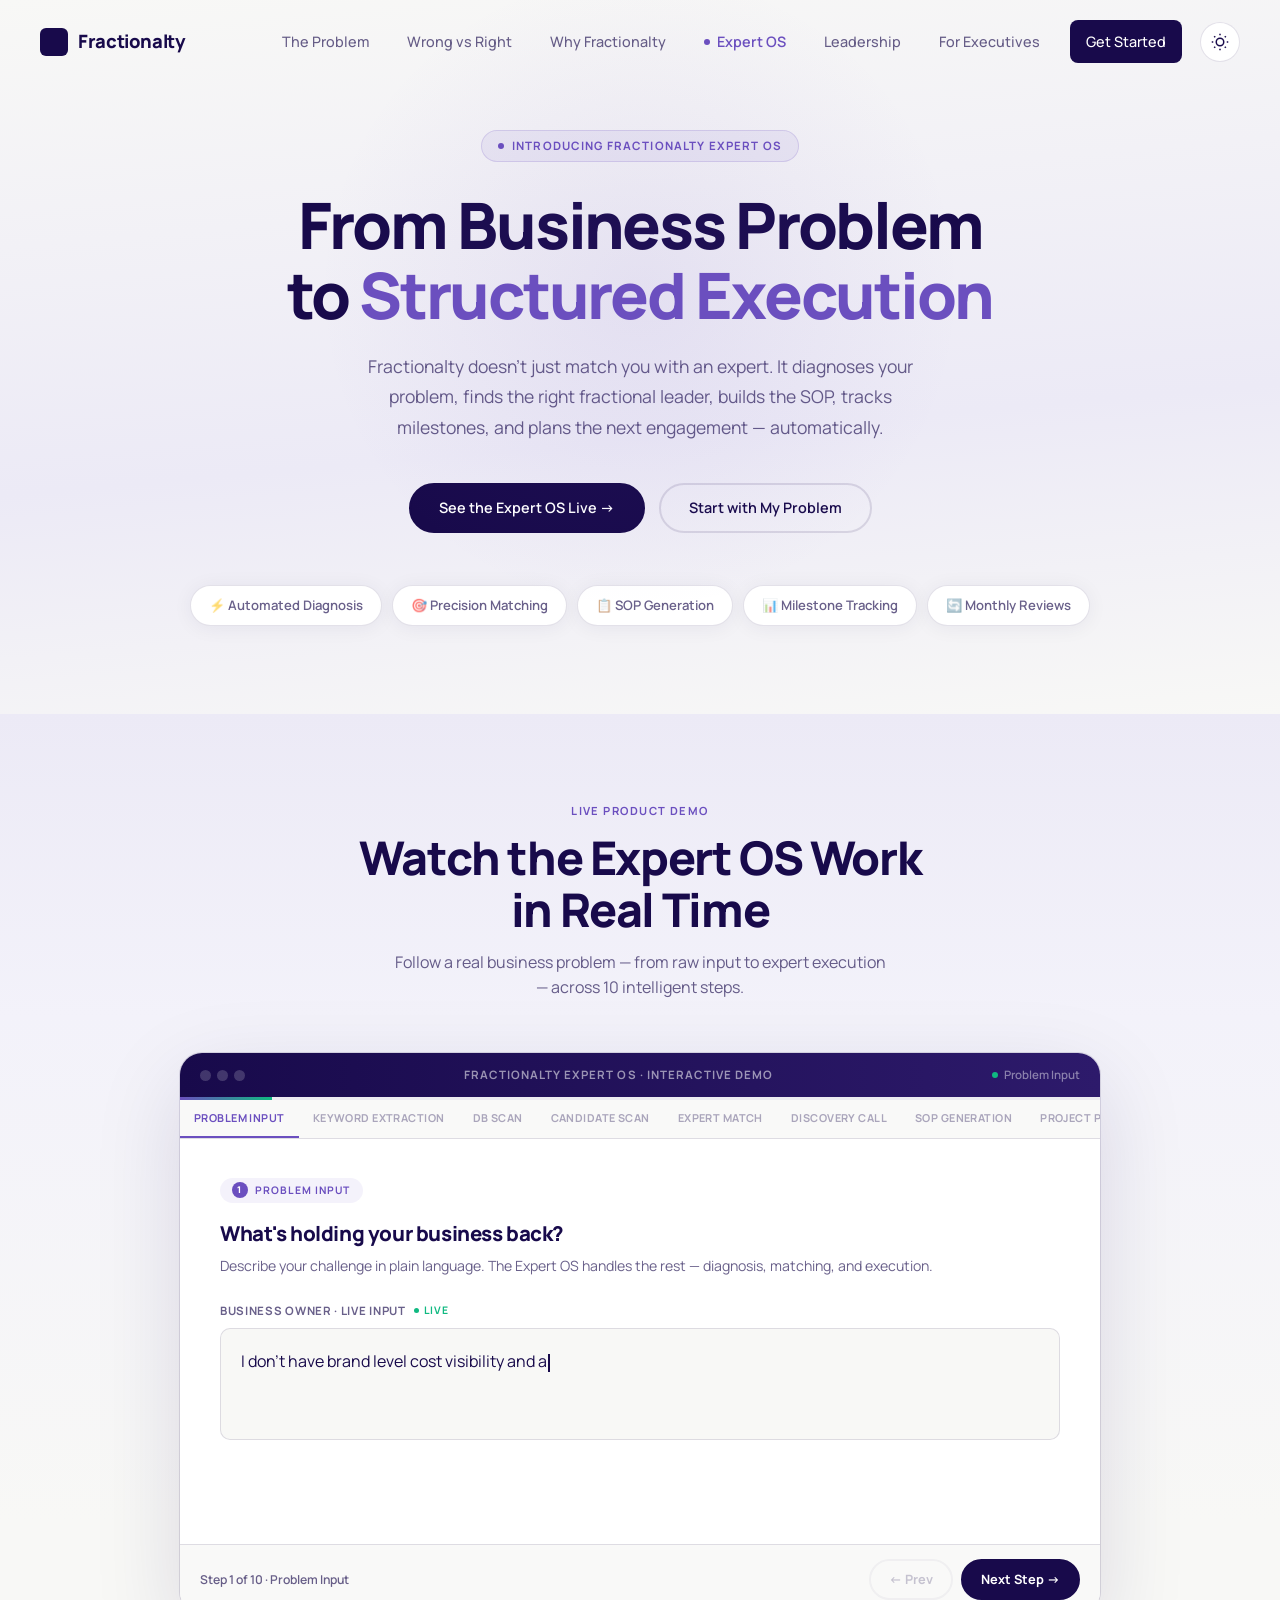
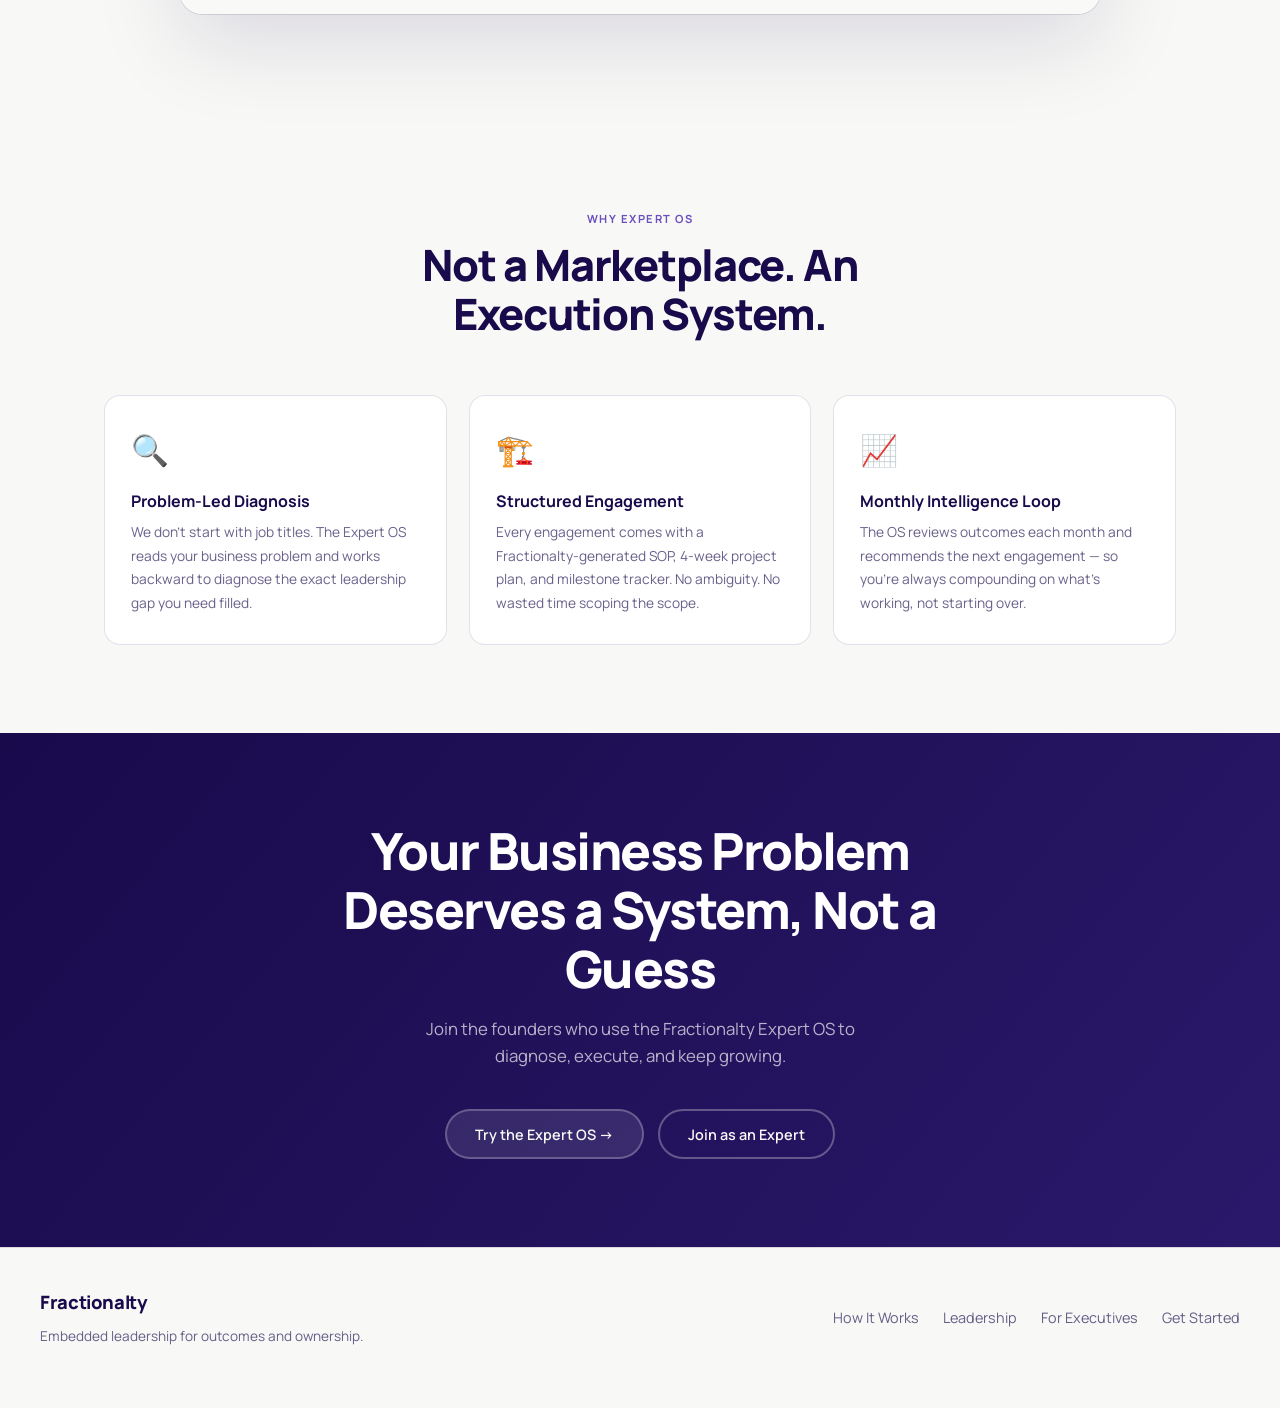
==== commit bf53217d: "Match Expert OS nav, buttons, dark mode, and footer to main site theme" ====
--- a/expert_os.html
+++ b/expert_os.html
@@ -8,19 +8,12 @@
   <link rel="preconnect" href="https://fonts.googleapis.com">
   <link rel="preconnect" href="https://fonts.gstatic.com" crossorigin>
   <link href="https://fonts.googleapis.com/css2?family=Manrope:wght@400;500;600;700;800&display=swap" rel="stylesheet">
+  <link rel="stylesheet" href="styles.css">
   <style>
-    *, *::before, *::after { box-sizing: border-box; margin: 0; padding: 0; }
-
+    /* ── OS-specific variables (additive to styles.css) ── */
     :root {
-      --bg: #f8f8f6;
-      --surface: #ffffff;
-      --text: #180A4B;
-      --text-soft: rgba(24,10,75,0.60);
       --text-xsoft: rgba(24,10,75,0.35);
-      --accent: #180A4B;
-      --accent-light: #2d1a6b;
-      --accent-muted: rgba(24,10,75,0.06);
-      --border: rgba(24,10,75,0.11);
+      --border: var(--line);
       --border-strong: rgba(24,10,75,0.18);
       --success: #10B981;
       --success-bg: rgba(16,185,129,0.07);
@@ -31,49 +24,9 @@
       --purple: #6B4FBF;
       --purple-bg: rgba(107,79,191,0.07);
       --purple-border: rgba(107,79,191,0.18);
-      --shadow: 0 4px 24px rgba(24,10,75,0.07);
-      --shadow-lg: 0 16px 56px rgba(24,10,75,0.12);
       --radius: 16px;
       --radius-sm: 10px;
     }
-
-    body {
-      font-family: 'Manrope', sans-serif;
-      background: var(--bg);
-      color: var(--text);
-      line-height: 1.6;
-    }
-
-    a { color: inherit; text-decoration: none; }
-    button { font-family: 'Manrope', sans-serif; }
-
-    /* ── Topbar ── */
-    .topbar {
-      position: fixed; top: 0; left: 50%; transform: translateX(-50%);
-      width: min(calc(100% - 48px), 1200px);
-      display: flex; align-items: center; justify-content: space-between;
-      padding: 22px 0; z-index: 100; transition: all 0.3s ease;
-    }
-    .topbar.is-scrolled {
-      background: rgba(248,248,246,0.92);
-      backdrop-filter: blur(18px);
-      -webkit-backdrop-filter: blur(18px);
-      border-bottom: 1px solid var(--border);
-      padding: 14px 28px;
-      width: 100%; left: 0; transform: none;
-      border-radius: 0;
-    }
-    .brand { display: flex; align-items: center; gap: 10px; font-weight: 800; font-size: 1.15rem; letter-spacing: -0.02em; }
-    .brand-mark { width: 28px; height: 28px; border-radius: 6px; background: var(--accent); flex-shrink: 0; }
-    .topbar-nav { display: flex; align-items: center; gap: 8px; }
-    .topbar-link { padding: 9px 16px; font-size: 0.88rem; font-weight: 500; color: var(--text-soft); border-radius: 8px; transition: all 0.2s; }
-    .topbar-link:hover { color: var(--text); background: var(--accent-muted); }
-    .topbar-cta {
-      background: var(--accent); color: white; padding: 10px 22px;
-      border-radius: 99px; font-size: 0.88rem; font-weight: 700;
-      transition: all 0.2s; border: none; cursor: pointer;
-    }
-    .topbar-cta:hover { background: var(--accent-light); }
 
     /* ── Hero ── */
     .hero-os {
@@ -112,18 +65,6 @@
       max-width: 580px; margin: 0 auto 40px;
     }
     .hero-actions { display: flex; gap: 14px; justify-content: center; flex-wrap: wrap; }
-    .btn-hero-primary {
-      background: var(--accent); color: white; padding: 15px 34px; border-radius: 99px;
-      font-size: 1rem; font-weight: 700; border: none; cursor: pointer;
-      display: inline-flex; align-items: center; gap: 9px; transition: all 0.22s;
-    }
-    .btn-hero-primary:hover { background: var(--accent-light); transform: translateY(-2px); box-shadow: 0 10px 32px rgba(24,10,75,0.22); }
-    .btn-hero-secondary {
-      background: transparent; color: var(--text); padding: 15px 34px; border-radius: 99px;
-      font-size: 1rem; font-weight: 600; border: 2px solid var(--border-strong); cursor: pointer;
-      transition: all 0.22s; display: inline-flex; align-items: center;
-    }
-    .btn-hero-secondary:hover { border-color: var(--accent); }
 
     .hero-os-tags {
       display: flex; gap: 10px; justify-content: center; flex-wrap: wrap; margin-top: 52px;
@@ -586,22 +527,9 @@
     .final-cta h2 { font-size: clamp(1.9rem, 4.5vw, 3.2rem); font-weight: 800; color: white; letter-spacing: -0.03em; line-height: 1.15; max-width: 660px; margin: 0 auto 18px; }
     .final-cta p { font-size: 1.05rem; color: rgba(255,255,255,0.68); margin-bottom: 40px; max-width: 480px; margin-left: auto; margin-right: auto; }
     .final-cta-actions { display: flex; gap: 14px; justify-content: center; flex-wrap: wrap; }
-    .cta-white-btn {
-      background: white; color: var(--accent); padding: 15px 36px; border-radius: 99px;
-      font-size: 1rem; font-weight: 700; border: none; cursor: pointer; transition: all 0.22s;
-    }
-    .cta-white-btn:hover { transform: translateY(-2px); box-shadow: 0 14px 36px rgba(0,0,0,0.22); }
-    .cta-outline-btn {
-      background: transparent; color: white; padding: 15px 36px; border-radius: 99px;
-      font-size: 1rem; font-weight: 600; border: 2px solid rgba(255,255,255,0.28); cursor: pointer;
-      transition: all 0.22s; display: inline-flex; align-items: center;
-    }
-    .cta-outline-btn:hover { border-color: white; }
 
     /* Mobile */
     @media (max-width: 680px) {
-      .topbar { padding: 18px 0; }
-      .topbar-nav .topbar-link { display: none; }
       .os-panel { padding: 24px 20px; }
       .expert-card-header { flex-direction: column; text-align: center; }
       .expert-cta-row { flex-direction: column; }
@@ -624,15 +552,36 @@
 
 <!-- ── Topbar ─────────────────────────────────────────────────── -->
 <header class="topbar" id="topbar">
-  <a class="brand" href="index.html">
-    <span class="brand-mark"></span>
-    <span>Fractionalty</span>
+  <a class="brand" href="index.html" aria-label="Fractionalty home">
+    <span class="brand-mark" aria-hidden="true"></span>
+    <span class="brand-wordmark">Fractionalty</span>
   </a>
-  <nav class="topbar-nav">
-    <a class="topbar-link" href="index.html#process">How It Works</a>
-    <a class="topbar-link" href="executives.html">For Executives</a>
-    <a class="topbar-cta" href="intake.html">Get Started</a>
+  <nav class="nav" id="site-nav">
+    <a href="index.html#problem">The Problem</a>
+    <a href="index.html#comparison">Wrong vs Right</a>
+    <a href="index.html#alternative">Why Fractionalty</a>
+    <a class="nav-os-link" href="expert_os.html">Expert OS</a>
+    <a href="index.html#leadership">Leadership</a>
+    <a href="executives.html">For Executives</a>
+    <a class="nav-cta" href="intake.html">Get Started</a>
+    <button class="theme-toggle" type="button" aria-label="Toggle dark mode">
+      <svg class="icon-sun" viewBox="0 0 24 24" fill="none" stroke="currentColor" stroke-width="2">
+        <circle cx="12" cy="12" r="5"></circle>
+        <line x1="12" y1="1" x2="12" y2="3"></line>
+        <line x1="12" y1="21" x2="12" y2="23"></line>
+        <line x1="4.22" y1="4.22" x2="5.64" y2="5.64"></line>
+        <line x1="18.36" y1="18.36" x2="19.78" y2="19.78"></line>
+        <line x1="1" y1="12" x2="3" y2="12"></line>
+        <line x1="21" y1="12" x2="23" y2="12"></line>
+        <line x1="4.22" y1="19.78" x2="5.64" y2="18.36"></line>
+        <line x1="18.36" y1="5.64" x2="19.78" y2="4.22"></line>
+      </svg>
+      <svg class="icon-moon" viewBox="0 0 24 24" fill="none" stroke="currentColor" stroke-width="2">
+        <path d="M21 12.79A9 9 0 1 1 11.21 3 7 7 0 0 0 21 12.79z"></path>
+      </svg>
+    </button>
   </nav>
+  <button class="menu-toggle" type="button" aria-expanded="false" aria-controls="site-nav">Menu</button>
 </header>
 
 <!-- ── Hero ──────────────────────────────────────────────────── -->
@@ -648,11 +597,8 @@
     and plans the next engagement — automatically.
   </p>
   <div class="hero-actions">
-    <button class="btn-hero-primary" onclick="scrollToDemo()">
-      See the Expert OS Live
-      <span>→</span>
-    </button>
-    <a class="btn-hero-secondary" href="intake.html">Start with My Problem</a>
+    <button class="button button-primary" onclick="scrollToDemo()">See the Expert OS Live →</button>
+    <a class="button button-secondary" href="intake.html">Start with My Problem</a>
   </div>
   <div class="hero-os-tags">
     <div class="hero-tag">⚡ Automated Diagnosis</div>
@@ -1115,10 +1061,25 @@
   <h2>Your Business Problem Deserves a System, Not a Guess</h2>
   <p>Join the founders who use the Fractionalty Expert OS to diagnose, execute, and keep growing.</p>
   <div class="final-cta-actions">
-    <button class="cta-white-btn" onclick="window.location.href='intake.html'">Try the Expert OS →</button>
-    <a class="cta-outline-btn" href="expert_registration.html">Join as an Expert</a>
+    <button class="button button-light" onclick="window.location.href='intake.html'">Try the Expert OS →</button>
+    <a class="button button-outline-light" href="expert_registration.html">Join as an Expert</a>
   </div>
 </section>
+
+<footer style="border-top: 1px solid var(--line); padding: 40px 0 60px; margin-top: 0;">
+  <div style="width: min(calc(100% - 48px), 1200px); margin: 0 auto; display: flex; justify-content: space-between; align-items: center; flex-wrap: wrap; gap: 24px;">
+    <div>
+      <p style="font-weight: 800; font-size: 1.15rem; letter-spacing: -0.02em;">Fractionalty</p>
+      <p class="footer-copy">Embedded leadership for outcomes and ownership.</p>
+    </div>
+    <div class="footer-links">
+      <a href="index.html#process">How It Works</a>
+      <a href="index.html#leadership">Leadership</a>
+      <a href="executives.html">For Executives</a>
+      <a href="intake.html">Get Started</a>
+    </div>
+  </div>
+</footer>
 
 <script>
 (function() {
@@ -1516,14 +1477,10 @@
     }
   };
 
-  // ── Topbar scroll ─────────────────────────────────────────────
-  window.addEventListener('scroll', function() {
-    qs('#topbar').classList.toggle('is-scrolled', window.scrollY > 50);
-  }, { passive: true });
-
   // Init UI
   syncUI();
 })();
 </script>
+<script src="script.js"></script>
 </body>
 </html>
--- a/styles.css
+++ b/styles.css
@@ -0,0 +1,1693 @@
+:root {
+  --bg: #f8f8f6;
+  --surface: #ffffff;
+  --text: #180A4B;
+  --text-soft: rgba(24, 10, 75, 0.65);
+  --line: rgba(24, 10, 75, 0.12);
+  --accent: #180A4B;
+  --accent-light: #2d1a6b;
+  --accent-muted: rgba(24, 10, 75, 0.06);
+  --white: #ffffff;
+  --shadow: 0 2px 20px rgba(24, 10, 75, 0.06);
+  --shadow-lg: 0 8px 40px rgba(24, 10, 75, 0.1);
+  --radius-lg: 20px;
+  --radius-md: 12px;
+  --radius-sm: 8px;
+  --max: 1200px;
+}
+
+[data-theme="dark"] {
+  --bg: #0d0620;
+  --surface: #180A4B;
+  --text: #f8f8f6;
+  --text-soft: rgba(248, 248, 246, 0.65);
+  --line: rgba(248, 248, 246, 0.12);
+  --accent: #f8f8f6;
+  --accent-light: #ffffff;
+  --accent-muted: rgba(248, 248, 246, 0.08);
+  --white: #180A4B;
+  --shadow: 0 2px 20px rgba(0, 0, 0, 0.2);
+  --shadow-lg: 0 8px 40px rgba(0, 0, 0, 0.3);
+}
+
+* { box-sizing: border-box; margin: 0; padding: 0; }
+
+/* ── Scroll-snap page layout ── */
+html {
+  scroll-behavior: smooth;
+}
+
+body {
+  font-family: "Manrope", sans-serif;
+  color: var(--text);
+  background: var(--bg);
+  line-height: 1.6;
+  transition: background-color 0.4s ease, color 0.4s ease;
+  overflow-x: hidden;
+}
+
+a { color: inherit; text-decoration: none; }
+button, input, textarea, select { font: inherit; }
+
+/* The scroll container — makes each section a full-height snap panel */
+.site-scroll {
+  scroll-snap-type: y mandatory;
+  overflow-y: scroll;
+  height: 100vh;
+  scroll-behavior: smooth;
+}
+
+/* Each snap-section fills the viewport */
+.snap-section {
+  scroll-snap-align: start;
+  scroll-snap-stop: always;
+  min-height: 100vh;
+  display: flex;
+  align-items: center;
+  justify-content: center;
+  position: relative;
+  overflow: hidden;
+}
+
+.site-shell {
+  width: min(calc(100% - 48px), var(--max));
+  margin: 0 auto;
+  position: relative;
+  z-index: 2;
+}
+
+/* ── Header ── */
+.topbar {
+  display: flex;
+  align-items: center;
+  justify-content: space-between;
+  padding: 20px 0;
+  position: fixed;
+  top: 0;
+  left: 50%;
+  transform: translateX(-50%);
+  width: min(calc(100% - 48px), var(--max));
+  z-index: 100;
+  background: transparent;
+  transition: background-color 0.4s ease;
+}
+
+.topbar.is-scrolled {
+  background: rgba(248, 248, 246, 0.88);
+  backdrop-filter: blur(16px);
+  -webkit-backdrop-filter: blur(16px);
+  border-bottom: 1px solid var(--line);
+  padding: 14px 0;
+}
+
+[data-theme="dark"] .topbar.is-scrolled {
+  background: rgba(13, 6, 32, 0.88);
+}
+
+.brand {
+  display: flex;
+  align-items: center;
+  gap: 10px;
+  font-weight: 800;
+  font-size: 1.15rem;
+  letter-spacing: -0.02em;
+}
+
+.brand-mark {
+  width: 28px;
+  height: 28px;
+  border-radius: 6px;
+  background: var(--accent);
+}
+
+.nav {
+  display: flex;
+  align-items: center;
+  gap: 6px;
+}
+
+.nav a {
+  padding: 10px 16px;
+  font-size: 0.9rem;
+  font-weight: 500;
+  color: var(--text-soft);
+  border-radius: 8px;
+  transition: all 0.2s ease;
+}
+
+.nav a:hover { color: var(--text); background: var(--accent-muted); }
+
+.nav-cta {
+  background: var(--accent) !important;
+  color: var(--white) !important;
+  margin-left: 8px;
+}
+
+.nav-cta:hover { background: var(--accent-light) !important; }
+
+/* Expert OS nav link */
+.nav-os-link {
+  color: #6B4FBF !important;
+  font-weight: 600 !important;
+  display: inline-flex !important;
+  align-items: center;
+  gap: 7px;
+  animation: navOsBreath 2.8s ease-in-out infinite;
+  will-change: box-shadow, text-shadow, transform;
+}
+
+.nav-os-link::before {
+  content: '';
+  width: 6px;
+  height: 6px;
+  border-radius: 50%;
+  background: #6B4FBF;
+  flex-shrink: 0;
+  animation: navOsDot 2.8s ease-in-out infinite;
+}
+
+.nav-os-link:hover {
+  color: #5138a8 !important;
+  background: rgba(107, 79, 191, 0.12) !important;
+  animation-play-state: paused;
+}
+
+.nav-os-link:hover::before {
+  animation-play-state: paused;
+}
+
+@keyframes navOsBreath {
+  0%, 100% {
+    box-shadow: 0 0 0px rgba(107, 79, 191, 0);
+    text-shadow: none;
+    transform: translateY(0);
+  }
+  50% {
+    box-shadow: 0 0 14px rgba(107, 79, 191, 0.35), 0 0 4px rgba(107, 79, 191, 0.20);
+    text-shadow: 0 0 12px rgba(107, 79, 191, 0.50);
+    transform: translateY(-1.5px);
+  }
+}
+
+@keyframes navOsDot {
+  0%, 100% { transform: scale(1);   opacity: 1; }
+  50%       { transform: scale(1.5); opacity: 0.55; }
+}
+
+/* Theme Toggle */
+.theme-toggle {
+  width: 40px;
+  height: 40px;
+  border: 1px solid var(--line);
+  border-radius: 50%;
+  background: var(--surface);
+  color: var(--text);
+  cursor: pointer;
+  display: flex;
+  align-items: center;
+  justify-content: center;
+  margin-left: 12px;
+  transition: all 0.3s ease;
+  flex-shrink: 0;
+}
+
+.theme-toggle:hover { background: var(--accent-muted); transform: scale(1.05); }
+.theme-toggle .icon-sun, .theme-toggle .icon-moon { width: 18px; height: 18px; }
+[data-theme="dark"] .icon-sun { display: none; }
+[data-theme="light"] .icon-moon, :root:not([data-theme]) .icon-moon { display: none; }
+
+.menu-toggle {
+  display: none;
+  padding: 10px 16px;
+  border: 1px solid var(--line);
+  border-radius: 8px;
+  background: var(--surface);
+  color: var(--text);
+  font-weight: 600;
+  cursor: pointer;
+}
+
+/* ── Section animations (scroll-triggered) ── */
+.reveal {
+  opacity: 0;
+  transform: translateY(48px);
+  transition: opacity 0.8s cubic-bezier(0.16, 1, 0.3, 1), transform 0.8s cubic-bezier(0.16, 1, 0.3, 1);
+}
+
+.reveal.is-visible {
+  opacity: 1;
+  transform: translateY(0);
+}
+
+/* Stagger children inside a revealed element */
+.stagger > * {
+  opacity: 0;
+  transform: translateY(28px);
+  transition: opacity 0.6s cubic-bezier(0.16, 1, 0.3, 1), transform 0.6s cubic-bezier(0.16, 1, 0.3, 1);
+}
+
+.is-visible.stagger > *,
+.stagger.is-visible > * {
+  opacity: 1;
+  transform: translateY(0);
+}
+
+.is-visible.stagger > *:nth-child(1), .stagger.is-visible > *:nth-child(1) { transition-delay: 0.05s; }
+.is-visible.stagger > *:nth-child(2), .stagger.is-visible > *:nth-child(2) { transition-delay: 0.12s; }
+.is-visible.stagger > *:nth-child(3), .stagger.is-visible > *:nth-child(3) { transition-delay: 0.19s; }
+.is-visible.stagger > *:nth-child(4), .stagger.is-visible > *:nth-child(4) { transition-delay: 0.26s; }
+.is-visible.stagger > *:nth-child(5), .stagger.is-visible > *:nth-child(5) { transition-delay: 0.33s; }
+.is-visible.stagger > *:nth-child(6), .stagger.is-visible > *:nth-child(6) { transition-delay: 0.40s; }
+
+/* ── Hero ── */
+.hero {
+  min-height: 100vh;
+  display: flex;
+  align-items: center;
+  justify-content: center;
+  text-align: center;
+  padding: 80px 0 80px;
+  background: var(--bg);
+}
+
+.hero-inner {
+  display: grid;
+  grid-template-columns: 1fr 1fr;
+  gap: 60px;
+  align-items: center;
+  max-width: 1100px;
+}
+
+.hero-copy {
+  display: flex;
+  flex-direction: column;
+  align-items: flex-start;
+  text-align: left;
+}
+
+.hero-visual {
+  display: flex;
+  align-items: center;
+  justify-content: center;
+}
+
+.hero-visual svg {
+  width: 100%;
+  max-width: 480px;
+  height: auto;
+}
+
+@media (max-width: 900px) {
+  .hero-inner {
+    grid-template-columns: 1fr;
+    gap: 40px;
+  }
+  .hero-copy {
+    align-items: center;
+    text-align: center;
+  }
+  .hero-visual { order: -1; }
+  .hero-visual svg { max-width: 360px; }
+}
+
+/* ── Scroll-down indicator ── */
+.scroll-indicator {
+  position: absolute;
+  bottom: 32px;
+  left: 50%;
+  transform: translateX(-50%);
+  display: flex;
+  flex-direction: column;
+  align-items: center;
+  gap: 8px;
+  color: var(--text-soft);
+  font-size: 0.75rem;
+  font-weight: 600;
+  letter-spacing: 0.12em;
+  text-transform: uppercase;
+  animation: scrollHint 2.4s ease-in-out infinite;
+  z-index: 5;
+}
+
+.scroll-indicator .mouse {
+  width: 24px;
+  height: 38px;
+  border: 2px solid var(--text-soft);
+  border-radius: 12px;
+  position: relative;
+}
+
+.scroll-indicator .mouse::after {
+  content: "";
+  position: absolute;
+  top: 7px;
+  left: 50%;
+  transform: translateX(-50%);
+  width: 3px;
+  height: 8px;
+  background: var(--text-soft);
+  border-radius: 3px;
+  animation: scrollWheel 2.4s ease-in-out infinite;
+}
+
+@keyframes scrollHint {
+  0%, 100% { opacity: 0.6; transform: translateX(-50%) translateY(0); }
+  50% { opacity: 1; transform: translateX(-50%) translateY(6px); }
+}
+
+@keyframes scrollWheel {
+  0%, 100% { opacity: 1; transform: translateX(-50%) translateY(0); }
+  50% { opacity: 0.4; transform: translateX(-50%) translateY(8px); }
+}
+
+/* ═══════════════════════════════════
+   WRONG WAY vs RIGHT WAY COMPARISON
+   ═══════════════════════════════════ */
+.section-wrong-right {
+  background: var(--bg);
+  padding: 100px 0;
+}
+
+.wr-grid {
+  display: grid;
+  grid-template-columns: 1fr 1fr;
+  gap: 32px;
+  align-items: stretch;
+}
+
+.wr-column {
+  padding: 40px;
+  border-radius: var(--radius-lg);
+  display: flex;
+  flex-direction: column;
+  position: relative;
+}
+
+/* Wrong column */
+.wr-wrong {
+  background: var(--surface);
+  border: 1px solid var(--line);
+}
+
+[data-theme="dark"] .wr-wrong {
+  background: rgba(255, 255, 255, 0.06);
+  border-color: rgba(255, 255, 255, 0.14);
+}
+
+/* Right column */
+.wr-right {
+  background: #180A4B;
+  color: #f8f8f6;
+}
+
+[data-theme="dark"] .wr-right {
+  background: #0d0620;
+}
+
+.wr-column-header {
+  margin-bottom: 32px;
+}
+
+.wr-column-header h3 {
+  font-size: 1.4rem;
+  font-weight: 800;
+  margin-top: 12px;
+}
+
+.wr-right .wr-column-header h3 {
+  color: #f8f8f6;
+}
+
+/* Badges */
+.wr-badge {
+  display: inline-block;
+  padding: 5px 14px;
+  border-radius: 999px;
+  font-size: 0.7rem;
+  font-weight: 700;
+  letter-spacing: 0.08em;
+  text-transform: uppercase;
+}
+
+.wr-badge-wrong {
+  background: rgba(198, 40, 40, 0.1);
+  color: #c62828;
+  border: 1px solid rgba(198, 40, 40, 0.2);
+}
+
+[data-theme="dark"] .wr-badge-wrong {
+  background: rgba(239, 83, 80, 0.12);
+  color: #ef5350;
+  border-color: rgba(239, 83, 80, 0.2);
+}
+
+.wr-badge-right {
+  background: rgba(255, 255, 255, 0.12);
+  color: #f8f8f6;
+  border: 1px solid rgba(255, 255, 255, 0.2);
+}
+
+/* Steps */
+.wr-steps {
+  display: flex;
+  flex-direction: column;
+  gap: 20px;
+  flex: 1;
+}
+
+.wr-step {
+  display: flex;
+  gap: 16px;
+}
+
+.wr-step-num {
+  width: 32px;
+  height: 32px;
+  border-radius: 50%;
+  display: flex;
+  align-items: center;
+  justify-content: center;
+  font-size: 0.75rem;
+  font-weight: 800;
+  flex-shrink: 0;
+}
+
+.wr-wrong .wr-step-num {
+  background: rgba(198, 40, 40, 0.1);
+  color: #c62828;
+}
+
+[data-theme="dark"] .wr-wrong .wr-step-num {
+  background: rgba(239, 83, 80, 0.15);
+  color: #ef5350;
+}
+
+.wr-right .wr-step-num {
+  background: rgba(255, 255, 255, 0.15);
+  color: #f8f8f6;
+}
+
+.wr-step-copy {
+  display: grid;
+  gap: 4px;
+}
+
+.wr-step-copy strong {
+  font-size: 0.95rem;
+  font-weight: 700;
+}
+
+.wr-wrong .wr-step-copy strong {
+  color: var(--text);
+}
+
+.wr-right .wr-step-copy strong {
+  color: #f8f8f6;
+}
+
+.wr-step-copy span {
+  font-size: 0.88rem;
+  line-height: 1.55;
+}
+
+.wr-wrong .wr-step-copy span {
+  color: var(--text-soft);
+}
+
+.wr-right .wr-step-copy span {
+  color: rgba(248, 248, 246, 0.65);
+}
+
+/* Outcome boxes */
+.wr-outcome {
+  margin-top: 28px;
+  padding: 20px;
+  border-radius: var(--radius-md);
+  display: flex;
+  gap: 14px;
+}
+
+.wr-outcome-wrong {
+  background: rgba(198, 40, 40, 0.06);
+  border: 1px solid rgba(198, 40, 40, 0.12);
+}
+
+[data-theme="dark"] .wr-outcome-wrong {
+  background: rgba(239, 83, 80, 0.08);
+  border-color: rgba(239, 83, 80, 0.15);
+}
+
+.wr-outcome-right {
+  background: rgba(255, 255, 255, 0.08);
+  border: 1px solid rgba(255, 255, 255, 0.12);
+}
+
+.wr-outcome-icon {
+  font-size: 1.1rem;
+  font-weight: 800;
+  flex-shrink: 0;
+  line-height: 1.5;
+}
+
+.wr-outcome-wrong .wr-outcome-icon {
+  color: #c62828;
+}
+
+[data-theme="dark"] .wr-outcome-wrong .wr-outcome-icon {
+  color: #ef5350;
+}
+
+.wr-outcome-right .wr-outcome-icon {
+  color: #81c784;
+}
+
+.wr-outcome p {
+  font-size: 0.9rem;
+  line-height: 1.55;
+  margin: 0;
+}
+
+.wr-outcome-wrong p {
+  color: var(--text);
+}
+
+[data-theme="dark"] .wr-outcome-wrong p {
+  color: rgba(248, 248, 246, 0.88);
+}
+
+.wr-outcome-right p {
+  color: rgba(248, 248, 246, 0.85);
+}
+
+/* Bottom CTA */
+.wr-cta {
+  display: flex;
+  gap: 14px;
+  justify-content: center;
+  flex-wrap: wrap;
+  margin-top: 48px;
+}
+
+@media (max-width: 900px) {
+  .wr-grid {
+    grid-template-columns: 1fr;
+  }
+}
+
+/* ── Section backgrounds ── */
+.section-dark {
+  background-color: #180A4B;
+  color: #f8f8f6;
+}
+
+[data-theme="dark"] .section-dark {
+  background-color: #0d0620;
+}
+
+.section-dark .eyebrow,
+.section-dark h2,
+.section-dark h3 {
+  color: #f8f8f6;
+}
+
+.section-dark .section-heading p,
+.section-dark .hero-text,
+.section-dark .section-close {
+  color: rgba(248, 248, 246, 0.65);
+}
+
+.section-gradient {
+  background: linear-gradient(180deg, var(--accent-muted) 0%, var(--bg) 100%);
+}
+
+/* ── Typography ── */
+.eyebrow {
+  text-transform: uppercase;
+  letter-spacing: 0.2em;
+  font-size: 0.7rem;
+  font-weight: 700;
+  color: var(--text-soft);
+  margin-bottom: 24px;
+}
+
+h1 {
+  font-size: clamp(2.5rem, 5.5vw, 4.5rem);
+  font-weight: 800;
+  letter-spacing: -0.03em;
+  line-height: 1.1;
+  margin-bottom: 28px;
+}
+
+h2 {
+  font-size: clamp(1.8rem, 3.5vw, 2.8rem);
+  font-weight: 800;
+  letter-spacing: -0.03em;
+  line-height: 1.15;
+}
+
+h3 {
+  font-size: 1.2rem;
+  font-weight: 700;
+  line-height: 1.3;
+  margin-bottom: 12px;
+}
+
+.hero-text {
+  font-size: 1.1rem;
+  color: var(--text-soft);
+  max-width: 50ch;
+  margin-bottom: 40px;
+}
+
+.hero-actions {
+  display: flex;
+  gap: 14px;
+  flex-wrap: wrap;
+}
+
+.button {
+  display: inline-flex;
+  align-items: center;
+  justify-content: center;
+  height: 50px;
+  padding: 0 28px;
+  border-radius: 999px;
+  font-weight: 600;
+  font-size: 0.9rem;
+  border: 2px solid transparent;
+  cursor: pointer;
+  transition: all 0.25s ease;
+}
+
+.button:hover { transform: translateY(-2px); box-shadow: var(--shadow-lg); }
+
+.button-primary {
+  background: var(--accent);
+  color: var(--white);
+  border-color: var(--accent);
+}
+
+.button-primary:hover { background: var(--accent-light); }
+
+.button-secondary {
+  background: transparent;
+  color: var(--text);
+  border-color: var(--line);
+}
+
+.button-secondary:hover { border-color: var(--text); background: var(--accent-muted); }
+
+/* Light variant for dark backgrounds */
+.button-light {
+  background: rgba(255, 255, 255, 0.1);
+  color: #f8f8f6;
+  border-color: rgba(248, 248, 246, 0.25);
+}
+
+.button-light:hover {
+  background: rgba(255, 255, 255, 0.2);
+  border-color: rgba(248, 248, 246, 0.4);
+}
+
+.button-outline-light {
+  background: transparent;
+  color: #f8f8f6;
+  border-color: rgba(248, 248, 246, 0.3);
+}
+
+.button-outline-light:hover {
+  background: rgba(255, 255, 255, 0.08);
+  border-color: rgba(248, 248, 246, 0.6);
+}
+
+.support-line {
+  margin-top: 32px;
+  font-size: 0.85rem;
+  color: var(--text-soft);
+  max-width: 40ch;
+}
+
+/* ── Section layout ── */
+.section {
+  padding: 80px 0;
+}
+
+.section-heading {
+  text-align: center;
+  margin-bottom: 60px;
+}
+
+.section-heading p {
+  max-width: 50ch;
+  margin: 20px auto 0;
+  color: var(--text-soft);
+  font-size: 1.05rem;
+}
+
+.section-heading.split {
+  display: grid;
+  grid-template-columns: 1fr 1fr;
+  gap: 40px;
+  text-align: left;
+  align-items: end;
+}
+
+/* ── Grids ── */
+.problem-grid, .proof-grid {
+  display: grid;
+  grid-template-columns: repeat(3, 1fr);
+  gap: 20px;
+}
+
+.leadership-grid {
+  display: grid;
+  grid-template-columns: repeat(4, 1fr);
+  gap: 16px;
+}
+
+/* ── Panels / Cards ── */
+.panel {
+  padding: 32px;
+  border-radius: var(--radius-md);
+  background: var(--surface);
+  border: 1px solid var(--line);
+  transition: all 0.3s ease;
+}
+
+.panel:hover { transform: translateY(-4px); box-shadow: var(--shadow-lg); }
+
+.panel-label {
+  text-transform: uppercase;
+  letter-spacing: 0.1em;
+  font-size: 0.65rem;
+  font-weight: 700;
+  color: var(--text-soft);
+  margin-bottom: 16px;
+}
+
+.panel-muted { background: var(--accent-muted); border: none; }
+
+.panel-dark {
+  background-color: #180A4B;
+  color: #f8f8f6;
+  border: none;
+}
+
+[data-theme="dark"] .panel-dark {
+  background: rgba(255, 255, 255, 0.06);
+  border: 1px solid rgba(255, 255, 255, 0.1);
+}
+
+.panel-dark .panel-label { color: rgba(255,255,255,0.5); }
+.panel-dark p { color: rgba(255,255,255,0.8); }
+
+[data-theme="dark"] .panel-dark .panel-label { color: rgba(248,248,246,0.45); }
+[data-theme="dark"] .panel-dark p { color: rgba(248,248,246,0.75); }
+
+.panel-accent {
+  background: linear-gradient(135deg, var(--accent-muted), var(--surface));
+}
+
+.panel-light { background: var(--surface); }
+
+.section-close {
+  text-align: center;
+  margin-top: 48px;
+  color: var(--text-soft);
+  max-width: 55ch;
+  margin-left: auto;
+  margin-right: auto;
+}
+
+/* ── Slideshow / Process ── */
+.slideshow {
+  display: grid;
+  grid-template-columns: 1fr 1.1fr;
+  gap: 40px;
+  align-items: start;
+}
+
+.slideshow-stage { position: sticky; top: 120px; align-self: start; }
+
+@media (max-width: 900px) {
+  .slideshow-stage { position: relative; top: 0; }
+}
+
+.slide-visual {
+  padding: 40px;
+  background: var(--surface);
+  border: 1px solid var(--line);
+  border-radius: var(--radius-lg);
+  display: none;
+}
+
+.slide-visual.is-active { display: block; animation: fadeUp 0.4s ease; }
+
+@keyframes fadeUp {
+  from { opacity: 0; transform: translateY(12px); }
+  to { opacity: 1; transform: translateY(0); }
+}
+
+.slide-kicker {
+  text-transform: uppercase;
+  letter-spacing: 0.12em;
+  font-size: 0.7rem;
+  font-weight: 700;
+  color: var(--text-soft);
+  margin-bottom: 16px;
+}
+
+.slide-visual h3 { font-size: 1.5rem; margin-bottom: 16px; }
+.slide-visual p { color: var(--text-soft); }
+
+.slide-mini-card {
+  margin-top: 24px;
+  padding: 16px;
+  background: var(--accent-muted);
+  border-radius: var(--radius-sm);
+}
+
+.slide-mini-card span {
+  display: block;
+  font-size: 0.65rem;
+  text-transform: uppercase;
+  letter-spacing: 0.08em;
+  color: var(--text-soft);
+  margin-bottom: 4px;
+}
+
+.slideshow-rail { display: grid; gap: 10px; }
+
+.slide-step {
+  display: flex;
+  gap: 16px;
+  padding: 20px;
+  border-radius: var(--radius-md);
+  border: 1px solid transparent;
+  background: transparent;
+  text-align: left;
+  cursor: pointer;
+  color: var(--text);
+  transition: all 0.25s ease;
+}
+
+.slide-step:hover { background: var(--accent-muted); }
+
+.slide-step.is-active {
+  background: var(--surface);
+  border-color: var(--line);
+  box-shadow: var(--shadow);
+}
+
+.step-number {
+  width: 36px;
+  height: 36px;
+  border-radius: 50%;
+  background: var(--accent-muted);
+  display: flex;
+  align-items: center;
+  justify-content: center;
+  font-size: 0.8rem;
+  font-weight: 700;
+  flex-shrink: 0;
+}
+
+.slide-step.is-active .step-number {
+  background: var(--accent);
+  color: var(--white);
+}
+
+.slide-step-copy { display: grid; gap: 4px; }
+.slide-step-copy strong { font-size: 0.95rem; }
+.slide-step-copy span { font-size: 0.85rem; color: var(--text-soft); }
+
+.process-note {
+  text-align: center;
+  margin-top: 40px;
+  color: var(--text-soft);
+  font-size: 0.9rem;
+}
+
+/* ── Leadership ── */
+.leader-card {
+  padding: 24px;
+  background: var(--surface);
+  border: 1px solid var(--line);
+  border-radius: var(--radius-md);
+  transition: all 0.3s ease;
+}
+
+.leader-card:hover { transform: translateY(-4px); box-shadow: var(--shadow-lg); }
+
+.leader-type {
+  display: inline-block;
+  padding: 6px 14px;
+  background: var(--accent);
+  color: var(--white);
+  border-radius: 999px;
+  font-size: 0.75rem;
+  font-weight: 700;
+  margin-bottom: 16px;
+}
+
+.leader-card p { color: var(--text-soft); font-size: 0.9rem; }
+
+/* ── Trust ── */
+.trust-layout {
+  display: grid;
+  grid-template-columns: 1.2fr 0.8fr;
+  gap: 24px;
+}
+
+.trust-stack { display: grid; gap: 16px; }
+
+.trust-card {
+  padding: 28px;
+  background: var(--surface);
+  border: 1px solid var(--line);
+  border-radius: var(--radius-md);
+}
+
+.trust-card p { color: var(--text-soft); font-size: 0.95rem; margin-top: 8px; }
+
+.proof-aside {
+  padding: 28px;
+  background: var(--accent-muted);
+  border-radius: var(--radius-md);
+}
+
+.aside-label {
+  text-transform: uppercase;
+  letter-spacing: 0.1em;
+  font-size: 0.65rem;
+  font-weight: 700;
+  color: var(--text-soft);
+  margin-bottom: 16px;
+}
+
+.proof-aside h3 { margin-bottom: 12px; }
+.proof-aside p { color: var(--text-soft); font-size: 0.95rem; }
+
+.micro-list {
+  margin-top: 16px;
+  padding-left: 20px;
+  color: var(--text-soft);
+  font-size: 0.9rem;
+}
+
+.micro-list li { margin-bottom: 6px; }
+
+/* ── About & CTA ── */
+.about-panel, .cta-panel {
+  text-align: center;
+  max-width: 700px;
+  margin: 0 auto;
+}
+
+.about-panel p, .cta-panel p { color: var(--text-soft); margin-top: 20px; }
+.cta-panel h2 { margin-bottom: 32px; }
+
+/* ═══════════════════════════════════
+   FOR EXECUTIVES CTA SECTION (on homepage)
+   ═══════════════════════════════════ */
+.exec-cta-section {
+  background-color: #180A4B;
+  color: #f8f8f6;
+  position: relative;
+  overflow: hidden;
+}
+
+[data-theme="dark"] .exec-cta-section {
+  background-color: #0d0620;
+}
+
+.exec-cta-section::before {
+  content: "";
+  position: absolute;
+  top: -40%;
+  right: -20%;
+  width: 600px;
+  height: 600px;
+  border-radius: 50%;
+  background: rgba(255, 255, 255, 0.04);
+  pointer-events: none;
+}
+
+.exec-cta-section::after {
+  content: "";
+  position: absolute;
+  bottom: -30%;
+  left: -15%;
+  width: 400px;
+  height: 400px;
+  border-radius: 50%;
+  background: rgba(255, 255, 255, 0.03);
+  pointer-events: none;
+}
+
+.exec-cta-inner {
+  display: grid;
+  grid-template-columns: 1fr 1fr;
+  gap: 60px;
+  align-items: center;
+  position: relative;
+  z-index: 2;
+}
+
+.exec-cta-copy .eyebrow {
+  color: rgba(248, 248, 246, 0.5);
+}
+
+.exec-cta-copy h2 {
+  color: #f8f8f6;
+  font-size: clamp(2rem, 4vw, 3rem);
+  margin-bottom: 20px;
+}
+
+.exec-cta-copy .hero-text {
+  color: rgba(248, 248, 246, 0.7);
+  font-size: 1.05rem;
+  max-width: 48ch;
+}
+
+.exec-cta-actions {
+  display: flex;
+  gap: 14px;
+  flex-wrap: wrap;
+  margin-top: 36px;
+}
+
+.exec-cta-stats {
+  display: grid;
+  grid-template-columns: 1fr 1fr;
+  gap: 24px;
+}
+
+.exec-stat-card {
+  padding: 28px;
+  background: rgba(255, 255, 255, 0.08);
+  border: 1px solid rgba(255, 255, 255, 0.12);
+  border-radius: var(--radius-md);
+  backdrop-filter: blur(8px);
+  transition: all 0.3s ease;
+}
+
+.exec-stat-card:hover {
+  background: rgba(255, 255, 255, 0.14);
+  transform: translateY(-4px);
+}
+
+[data-theme="dark"] .exec-stat-card {
+  background: rgba(255, 255, 255, 0.04);
+  border-color: rgba(255, 255, 255, 0.08);
+}
+
+[data-theme="dark"] .exec-stat-card:hover {
+  background: rgba(255, 255, 255, 0.08);
+}
+
+.exec-stat-card .stat-icon {
+  font-size: 1.5rem;
+  margin-bottom: 12px;
+}
+
+.exec-stat-card h4 {
+  font-size: 1rem;
+  font-weight: 700;
+  margin-bottom: 6px;
+  color: #f8f8f6;
+}
+
+.exec-stat-card p {
+  font-size: 0.85rem;
+  color: rgba(248, 248, 246, 0.55);
+}
+
+/* ── Footer ── */
+.footer {
+  display: flex;
+  justify-content: space-between;
+  align-items: center;
+  padding: 40px 0 60px;
+  border-top: 1px solid var(--line);
+  margin-top: 40px;
+}
+
+.footer-copy { color: var(--text-soft); font-size: 0.85rem; margin-top: 8px; }
+
+.footer-links {
+  display: flex;
+  gap: 24px;
+}
+
+.footer-links a {
+  color: var(--text-soft);
+  font-size: 0.9rem;
+  transition: color 0.2s ease;
+}
+
+.footer-links a:hover { color: var(--text); }
+
+/* ═══════════════════════════════════
+   INTAKE PAGE
+   ═══════════════════════════════════ */
+.intake-main { padding: 120px 0 80px; }
+
+.intake-hero {
+  text-align: center;
+  margin-bottom: 48px;
+}
+
+.intake-hero h1 { font-size: clamp(2rem, 4vw, 3rem); margin-bottom: 16px; }
+.intake-hero p { color: var(--text-soft); max-width: 50ch; margin: 0 auto; }
+
+.intake-layout {
+  display: grid;
+  grid-template-columns: 1.2fr 0.8fr;
+  gap: 32px;
+}
+
+.intake-form {
+  padding: 32px;
+  background: var(--surface);
+  border: 1px solid var(--line);
+  border-radius: var(--radius-lg);
+  display: grid;
+  gap: 20px;
+}
+
+.intake-form label {
+  display: grid;
+  gap: 8px;
+  font-weight: 600;
+  font-size: 0.9rem;
+}
+
+.intake-form input,
+.intake-form textarea,
+.intake-form select {
+  padding: 14px 16px;
+  border: 1px solid var(--line);
+  border-radius: var(--radius-sm);
+  background: var(--bg);
+  color: var(--text);
+  transition: border-color 0.2s ease;
+}
+
+.intake-form input:focus,
+.intake-form textarea:focus,
+.intake-form select:focus {
+  outline: none;
+  border-color: var(--accent);
+}
+
+.choice-row {
+  display: flex;
+  gap: 10px;
+  flex-wrap: wrap;
+}
+
+.choice-pill {
+  display: flex;
+  align-items: center;
+  gap: 8px;
+  padding: 10px 16px;
+  border: 1px solid var(--line);
+  border-radius: 999px;
+  background: var(--bg);
+  font-weight: 500;
+  cursor: pointer;
+  transition: all 0.2s ease;
+}
+
+.choice-pill:hover { border-color: var(--accent); }
+.choice-pill input { width: auto; }
+
+.form-note {
+  font-size: 0.85rem;
+  color: var(--text-soft);
+  text-align: center;
+}
+
+.sidebar-card {
+  padding: 24px;
+  background: var(--surface);
+  border: 1px solid var(--line);
+  border-radius: var(--radius-md);
+  margin-bottom: 16px;
+}
+
+.sidebar-card .aside-label { margin-bottom: 12px; }
+
+.timeline {
+  padding-left: 20px;
+  color: var(--text-soft);
+  font-size: 0.9rem;
+}
+
+.timeline li { margin-bottom: 10px; }
+
+.summary-card pre {
+  font-family: inherit;
+  font-size: 0.85rem;
+  color: var(--text-soft);
+  white-space: pre-wrap;
+  word-break: break-word;
+}
+
+/* ═══════════════════════════════════
+   FOR EXECUTIVES — STANDALONE PAGE
+   ═══════════════════════════════════ */
+.exec-page-hero {
+  min-height: 100vh;
+  display: flex;
+  align-items: center;
+  justify-content: center;
+  background-color: #180A4B;
+  color: #f8f8f6;
+  position: relative;
+  overflow: hidden;
+}
+
+[data-theme="dark"] .exec-page-hero {
+  background-color: #0d0620;
+}
+
+.exec-page-hero::before {
+  content: "";
+  position: absolute;
+  top: -50%;
+  right: -25%;
+  width: 700px;
+  height: 700px;
+  border-radius: 50%;
+  background: rgba(255, 255, 255, 0.03);
+  pointer-events: none;
+}
+
+.exec-hero-inner {
+  display: grid;
+  grid-template-columns: 1.1fr 0.9fr;
+  gap: 60px;
+  align-items: center;
+}
+
+.exec-hero-copy .eyebrow {
+  color: rgba(248, 248, 246, 0.5);
+}
+
+.exec-hero-copy h1 {
+  color: #f8f8f6;
+  font-size: clamp(2.4rem, 5vw, 4rem);
+  margin-bottom: 24px;
+}
+
+.exec-hero-copy .hero-text {
+  color: rgba(248, 248, 246, 0.7);
+  font-size: 1.1rem;
+  max-width: 48ch;
+}
+
+.exec-hero-visual {
+  display: flex;
+  align-items: center;
+  justify-content: center;
+}
+
+.exec-value-cards {
+  display: grid;
+  gap: 16px;
+}
+
+.exec-value-card {
+  display: flex;
+  gap: 16px;
+  padding: 20px;
+  background: rgba(255, 255, 255, 0.08);
+  border: 1px solid rgba(255, 255, 255, 0.12);
+  border-radius: var(--radius-md);
+  transition: all 0.3s ease;
+}
+
+.exec-value-card:hover {
+  background: rgba(255, 255, 255, 0.14);
+  transform: translateX(6px);
+}
+
+[data-theme="dark"] .exec-value-card {
+  background: rgba(255, 255, 255, 0.04);
+  border-color: rgba(255, 255, 255, 0.08);
+}
+
+[data-theme="dark"] .exec-value-card:hover {
+  background: rgba(255, 255, 255, 0.08);
+}
+
+.exec-value-card .card-icon {
+  width: 44px;
+  height: 44px;
+  border-radius: 10px;
+  background: rgba(255, 255, 255, 0.14);
+  display: flex;
+  align-items: center;
+  justify-content: center;
+  font-size: 1.2rem;
+  flex-shrink: 0;
+}
+
+[data-theme="dark"] .exec-value-card .card-icon {
+  background: rgba(255, 255, 255, 0.06);
+}
+
+.exec-value-card h4 {
+  font-size: 0.95rem;
+  font-weight: 700;
+  color: #f8f8f6;
+  margin-bottom: 4px;
+}
+
+.exec-value-card p {
+  font-size: 0.85rem;
+  color: rgba(248, 248, 246, 0.55);
+}
+
+/* Why Join Section */
+.exec-why-section {
+  background: var(--bg);
+}
+
+.exec-why-grid {
+  display: grid;
+  grid-template-columns: repeat(3, 1fr);
+  gap: 24px;
+}
+
+.exec-why-card {
+  padding: 32px;
+  background: var(--surface);
+  border: 1px solid var(--line);
+  border-radius: var(--radius-lg);
+  transition: all 0.3s ease;
+}
+
+.exec-why-card:hover {
+  transform: translateY(-6px);
+  box-shadow: var(--shadow-lg);
+}
+
+.exec-why-card .why-num {
+  font-size: 2.5rem;
+  font-weight: 800;
+  color: var(--accent-muted);
+  margin-bottom: 16px;
+}
+
+.exec-why-card h3 {
+  font-size: 1.1rem;
+  margin-bottom: 8px;
+}
+
+.exec-why-card p {
+  font-size: 0.9rem;
+  color: var(--text-soft);
+}
+
+/* What You Do Section */
+.exec-roles-section {
+  background: var(--accent-muted);
+}
+
+.exec-roles-grid {
+  display: grid;
+  grid-template-columns: repeat(2, 1fr);
+  gap: 20px;
+}
+
+.exec-role-card {
+  padding: 32px;
+  background: var(--surface);
+  border: 1px solid var(--line);
+  border-radius: var(--radius-md);
+  transition: all 0.3s ease;
+}
+
+.exec-role-card:hover {
+  transform: translateY(-4px);
+  box-shadow: var(--shadow-lg);
+}
+
+.exec-role-card .role-badge {
+  display: inline-block;
+  padding: 5px 12px;
+  background: var(--accent);
+  color: var(--white);
+  border-radius: 999px;
+  font-size: 0.7rem;
+  font-weight: 700;
+  margin-bottom: 14px;
+}
+
+.exec-role-card h3 {
+  font-size: 1.15rem;
+  margin-bottom: 8px;
+}
+
+.exec-role-card p {
+  font-size: 0.9rem;
+  color: var(--text-soft);
+  margin-bottom: 16px;
+}
+
+.exec-role-card ul {
+  padding-left: 18px;
+  color: var(--text-soft);
+  font-size: 0.85rem;
+}
+
+.exec-role-card ul li {
+  margin-bottom: 6px;
+}
+
+/* For Executives – CTA */
+.exec-apply-section {
+  background-color: #180A4B;
+  color: #f8f8f6;
+}
+
+[data-theme="dark"] .exec-apply-section {
+  background-color: #0d0620;
+}
+
+.exec-apply-inner {
+  text-align: center;
+  max-width: 640px;
+  margin: 0 auto;
+}
+
+.exec-apply-inner .eyebrow {
+  color: rgba(248, 248, 246, 0.6);
+}
+
+.exec-apply-inner h2 {
+  color: #f8f8f6;
+  margin-bottom: 20px;
+}
+
+.exec-apply-inner .hero-text {
+  color: rgba(248, 248, 246, 0.75);
+}
+
+.exec-apply-actions {
+  display: flex;
+  gap: 14px;
+  justify-content: center;
+  flex-wrap: wrap;
+  margin-top: 36px;
+}
+
+/* ── Section progress dots ── */
+.section-dots {
+  position: fixed;
+  right: 24px;
+  top: 50%;
+  transform: translateY(-50%);
+  display: flex;
+  flex-direction: column;
+  gap: 10px;
+  z-index: 90;
+}
+
+.section-dots .dot {
+  width: 10px;
+  height: 10px;
+  border-radius: 50%;
+  background: var(--line);
+  border: none;
+  cursor: pointer;
+  transition: all 0.3s ease;
+  padding: 0;
+}
+
+.section-dots .dot.is-active {
+  background: var(--accent);
+  transform: scale(1.3);
+}
+
+.section-dots .dot:hover {
+  background: var(--text-soft);
+}
+
+/* ── Responsive ── */
+@media (max-width: 900px) {
+  .hero-inner,
+  .exec-cta-inner,
+  .exec-hero-inner {
+    grid-template-columns: 1fr;
+    gap: 40px;
+  }
+
+  .exec-cta-stats {
+    grid-template-columns: 1fr;
+  }
+
+  .problem-grid, .proof-grid, .exec-why-grid, .slideshow, .trust-layout, .intake-layout, .wr-grid {
+    grid-template-columns: 1fr;
+  }
+
+  .exec-roles-grid {
+    grid-template-columns: 1fr;
+  }
+
+  .leadership-grid { grid-template-columns: 1fr 1fr; }
+  .section-heading.split { grid-template-columns: 1fr; }
+  .slideshow-stage { position: relative; top: 0; }
+
+  .section-dots { display: none; }
+
+  .hero {
+    min-height: auto;
+    padding: 100px 0 60px;
+  }
+}
+
+@media (max-width: 700px) {
+  .site-shell { width: calc(100% - 32px); }
+  .topbar { padding: 16px 0; }
+
+  .menu-toggle { display: block; }
+
+  .nav {
+    display: none;
+    position: absolute;
+    top: 100%;
+    left: 0;
+    right: 0;
+    background: var(--bg);
+    padding: 16px;
+    border-bottom: 1px solid var(--line);
+    flex-direction: column;
+  }
+
+  .nav.nav-open { display: flex; }
+  .nav a { text-align: center; padding: 12px; }
+  .nav-cta { margin-left: 0; margin-top: 8px; }
+
+  h1 { font-size: 2.2rem; }
+  h2 { font-size: 1.6rem; }
+
+  .leadership-grid { grid-template-columns: 1fr; }
+
+  .footer { flex-direction: column; text-align: center; gap: 24px; }
+}
+
+@media (max-width: 768px) {
+  .wr-column { padding: 28px; }
+  .wr-step-copy span { font-size: 0.85rem; }
+}
+
+@media (prefers-reduced-motion: reduce) {
+  .reveal { opacity: 1; transform: none; transition: none; }
+  .stagger > * { opacity: 1; transform: none; transition: none; }
+  .scroll-indicator { animation: none; }
+  .scroll-indicator .mouse::after { animation: none; }
+  .hero-visual svg .float-1,
+  .hero-visual svg .float-2,
+  .hero-visual svg .float-3,
+  .hero-visual svg .pulse-ring,
+  .hero-visual svg .draw-line,
+  .hero-visual svg .draw-line-delay,
+  .hero-visual svg .fade-in-1,
+  .hero-visual svg .fade-in-2,
+  .hero-visual svg .fade-in-3,
+  .hero-visual svg .fade-in-4 { animation: none; opacity: 1; }
+}
+
+/* ── Dark mode SVG overrides ── */
+[data-theme="dark"] .hero-visual svg text[fill="#180A4B"] {
+  fill: #f8f8f6;
+}
+
+[data-theme="dark"] .hero-visual svg circle[stroke="#180A4B"],
+[data-theme="dark"] .hero-visual svg line[stroke="#180A4B"],
+[data-theme="dark"] .hero-visual svg circle[fill="#180A4B"],
+[data-theme="dark"] .hero-visual svg rect[fill="url(#grad1)"],
+[data-theme="dark"] .hero-visual svg rect[fill="url(#grad2)"] {
+  stroke: rgba(248, 248, 246, 0.4);
+}
+
+[data-theme="dark"] .hero-visual svg circle[fill="#180A4B"] {
+  fill: rgba(248, 248, 246, 0.12);
+}
+
+[data-theme="dark"] .hero-visual svg circle[stroke="white"][fill="none"] {
+  stroke: rgba(248, 248, 246, 0.4);
+}
+
+[data-theme="dark"] .hero-visual svg g[filter="url(#shadow"] rect {
+  filter: none;
+}
+
+[data-theme="dark"] .hero-visual svg g[filter="url(#glow"] > circle:first-child {
+  fill: #0d0620;
+}
+
+[data-theme="dark"] .hero-visual svg g[filter="url(#glow"] circle[stroke="white"] {
+  stroke: rgba(248, 248, 246, 0.3);
+}
+
+[data-theme="dark"] .hero-visual svg g[filter="url(#glow"] text[fill="white"] {
+  fill: #f8f8f6;
+}
+
+/* ── Hero SVG Animations ── */
+@keyframes float {
+  0%, 100% { transform: translateY(0px); }
+  50% { transform: translateY(-8px); }
+}
+
+@keyframes pulse-ring {
+  0% { transform: scale(1); opacity: 0.6; }
+  50% { transform: scale(1.05); opacity: 0.3; }
+  100% { transform: scale(1); opacity: 0.6; }
+}
+
+@keyframes draw-line {
+  to { stroke-dashoffset: 0; }
+}
+
+@keyframes fade-in-up {
+  from { opacity: 0; transform: translateY(12px); }
+  to { opacity: 1; transform: translateY(0); }
+}
+
+.hero-visual svg .float-1 { animation: float 4s ease-in-out infinite; }
+.hero-visual svg .float-2 { animation: float 4s ease-in-out infinite 0.5s; }
+.hero-visual svg .float-3 { animation: float 4s ease-in-out infinite 1s; }
+.hero-visual svg .float-4 { animation: float 4s ease-in-out infinite 1.5s; }
+.hero-visual svg .pulse-ring { animation: pulse-ring 3s ease-in-out infinite; }
+.hero-visual svg .draw-line { stroke-dasharray: 200; stroke-dashoffset: 200; animation: draw-line 1.5s ease forwards 0.3s; }
+.hero-visual svg .draw-line-delay { stroke-dasharray: 200; stroke-dashoffset: 200; animation: draw-line 1.5s ease forwards 0.6s; }
+.hero-visual svg .fade-in-1 { animation: fade-in-up 0.6s ease forwards 0.2s; opacity: 0; }
+.hero-visual svg .fade-in-2 { animation: fade-in-up 0.6s ease forwards 0.4s; opacity: 0; }
+.hero-visual svg .fade-in-3 { animation: fade-in-up 0.6s ease forwards 0.6s; opacity: 0; }
+.hero-visual svg .fade-in-4 { animation: fade-in-up 0.6s ease forwards 0.8s; opacity: 0; }
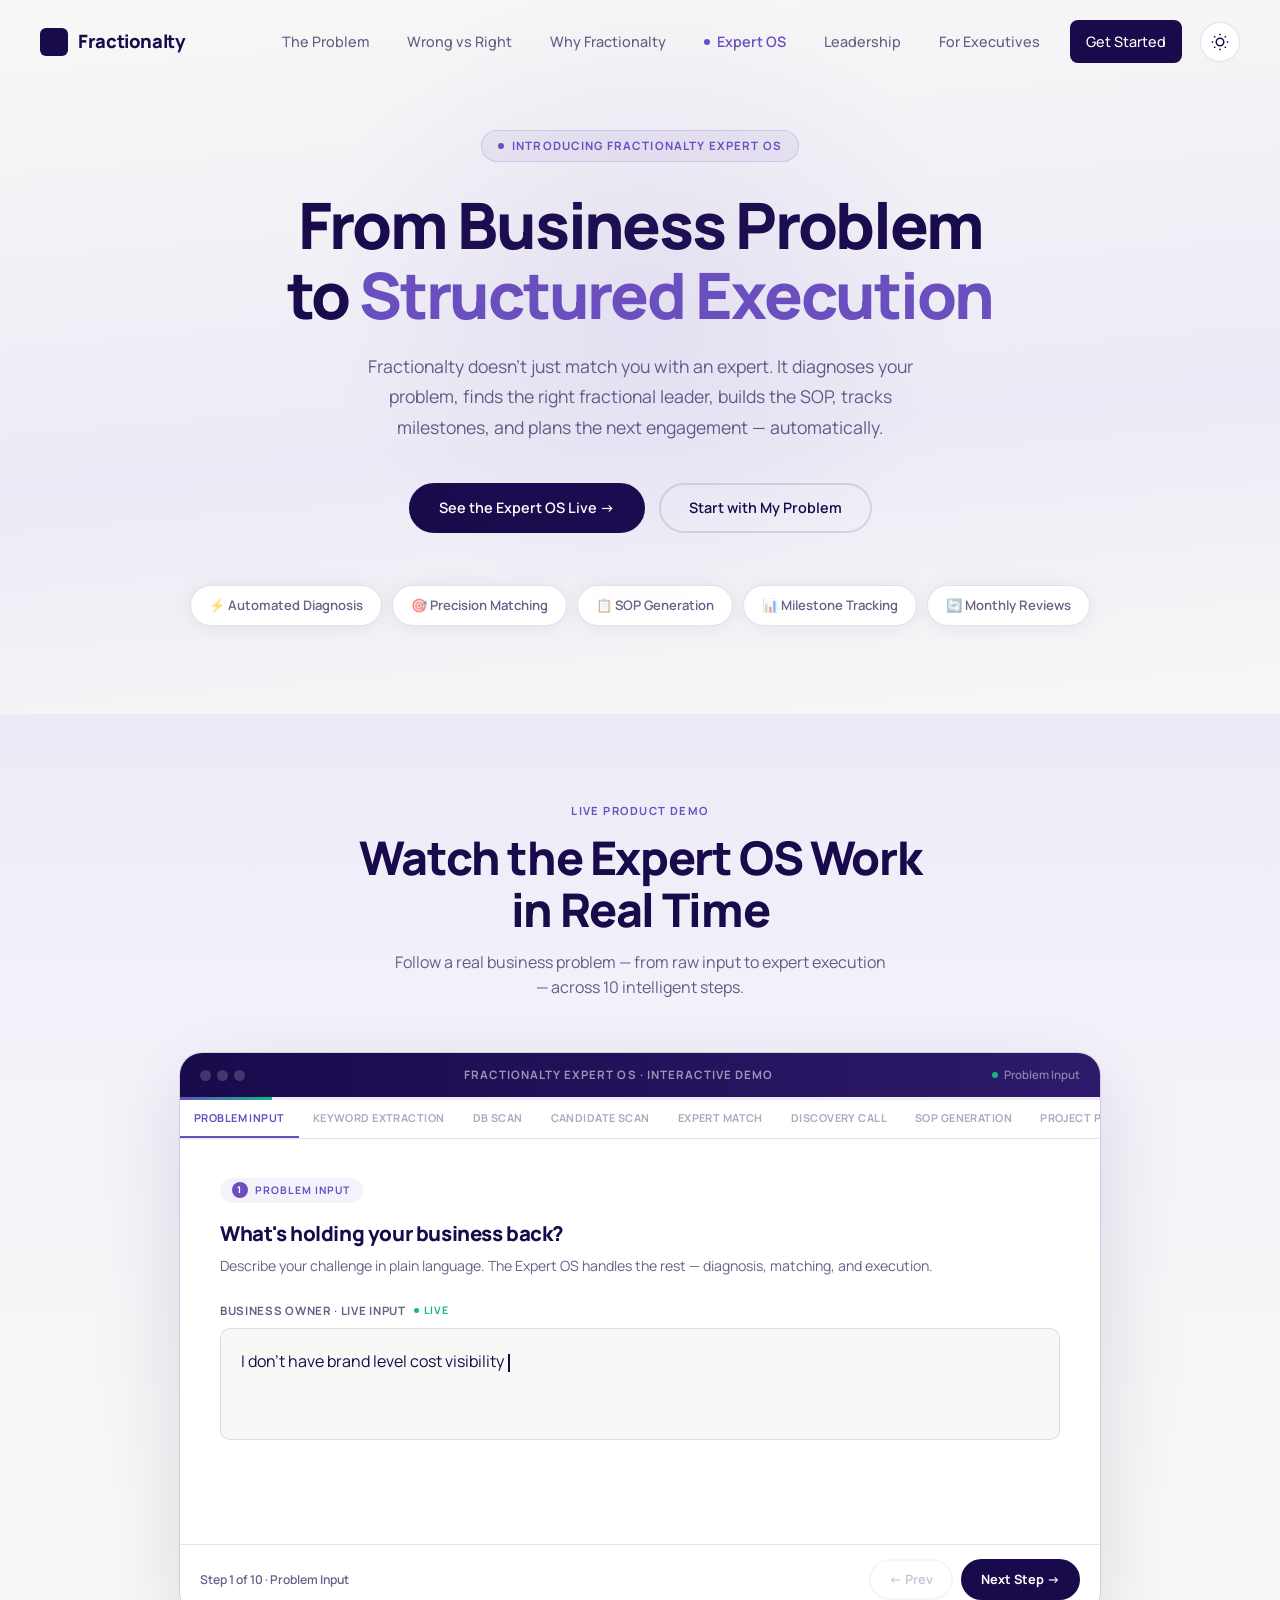
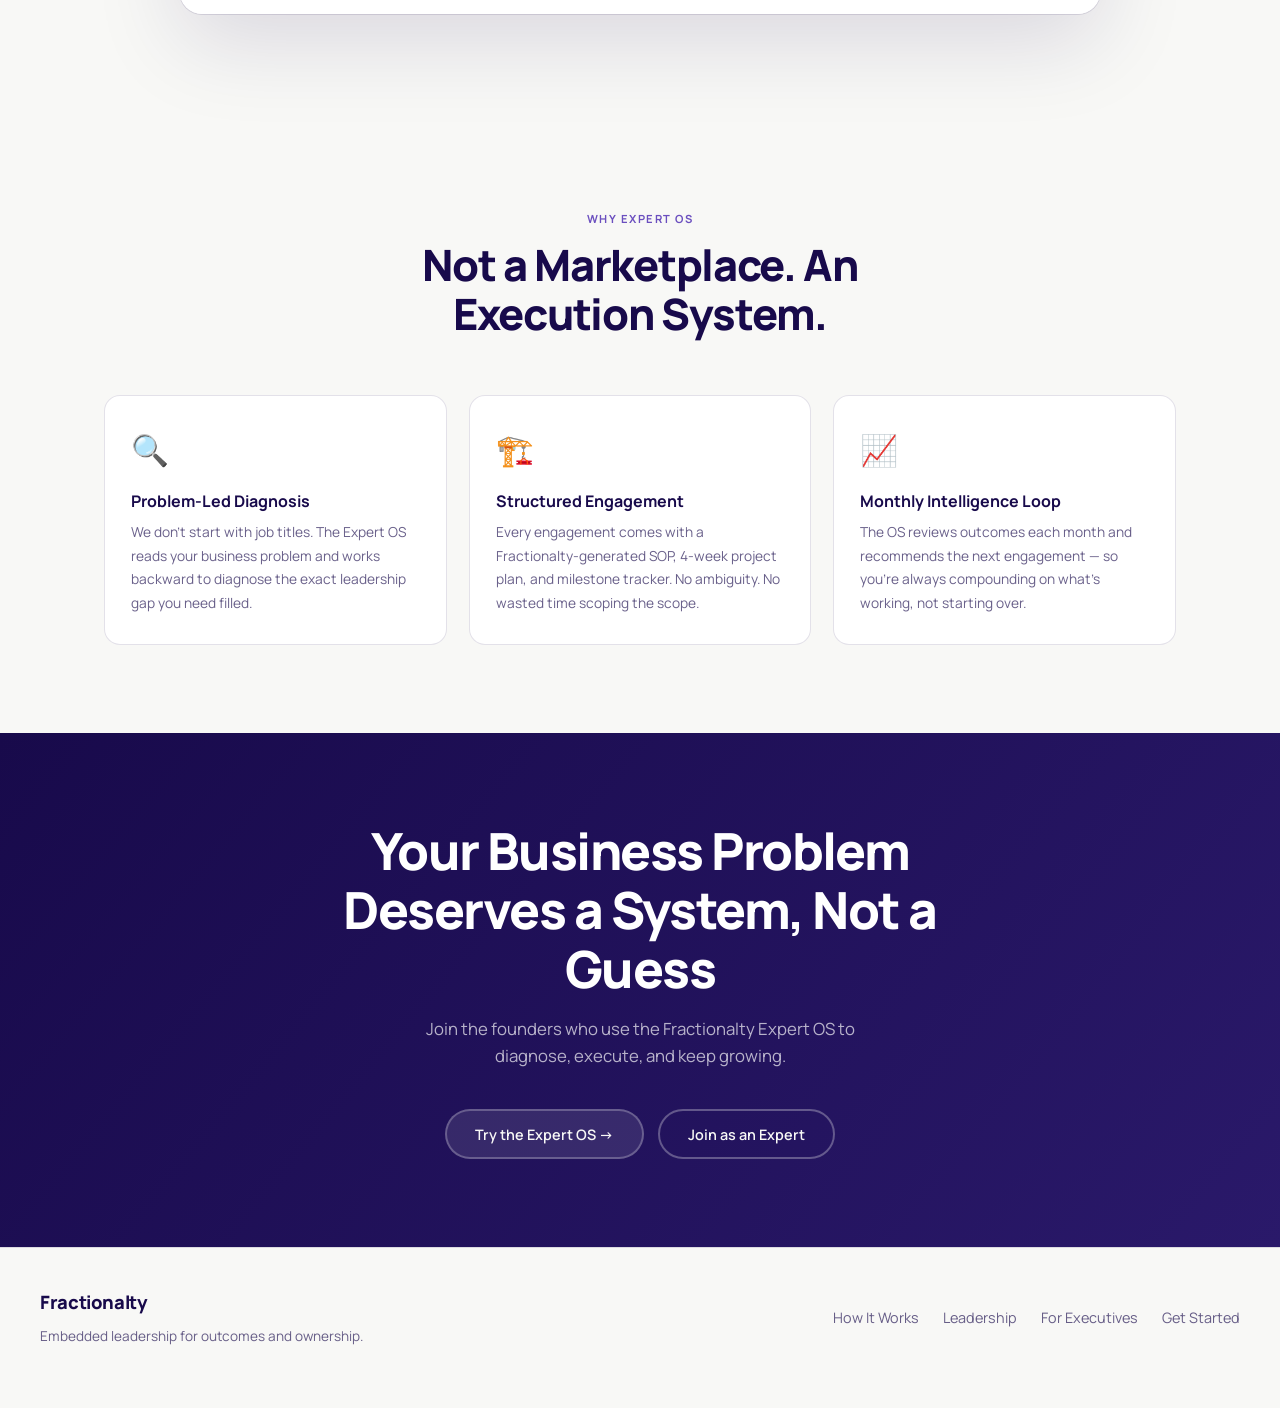
==== commit f05057b9: "Fix dark mode on Expert OS page" ====
--- a/expert_os.html
+++ b/expert_os.html
@@ -12,6 +12,7 @@
   <style>
     /* ── OS-specific variables (additive to styles.css) ── */
     :root {
+      --brand: #180A4B;
       --text-xsoft: rgba(24,10,75,0.35);
       --border: var(--line);
       --border-strong: rgba(24,10,75,0.18);
@@ -28,12 +29,25 @@
       --radius-sm: 10px;
     }
 
+    [data-theme="dark"] {
+      --text-xsoft: rgba(248,248,246,0.35);
+      --border-strong: rgba(248,248,246,0.18);
+      --success-bg: rgba(16,185,129,0.12);
+      --success-border: rgba(16,185,129,0.28);
+      --warning-bg: rgba(245,158,11,0.12);
+      --purple-bg: rgba(107,79,191,0.15);
+      --purple-border: rgba(107,79,191,0.30);
+    }
+
     /* ── Hero ── */
     .hero-os {
       padding: 130px 24px 88px;
       text-align: center;
       background: linear-gradient(175deg, var(--bg) 0%, #eceaf6 60%, var(--bg) 100%);
       position: relative; overflow: hidden;
+    }
+    [data-theme="dark"] .hero-os {
+      background: linear-gradient(175deg, var(--bg) 0%, #1a1035 60%, var(--bg) 100%);
     }
     .hero-os::before {
       content: '';
@@ -82,6 +96,9 @@
       padding: 88px 24px 108px;
       background: linear-gradient(180deg, #eceaf6 0%, #f3f2fa 30%, var(--bg) 80%);
     }
+    [data-theme="dark"] .demo-section {
+      background: linear-gradient(180deg, #1a1035 0%, #130a28 30%, var(--bg) 80%);
+    }
     .demo-header { text-align: center; margin-bottom: 52px; }
     .demo-header .eyebrow {
       font-size: 0.70rem; font-weight: 700; letter-spacing: 0.13em; text-transform: uppercase;
@@ -132,7 +149,7 @@
     /* Step Tabs */
     .os-tabs {
       display: flex; overflow-x: auto; scrollbar-width: none;
-      border-bottom: 1px solid var(--border); background: #f9f9f8;
+      border-bottom: 1px solid var(--border); background: var(--surface);
     }
     .os-tabs::-webkit-scrollbar { display: none; }
     .os-tab {
@@ -225,7 +242,7 @@
     .kw-chip.chip-in { animation: chipFly 0.32s ease forwards; }
     @keyframes chipFly { to { opacity:1; transform:translateY(0) scale(1); } }
     .detected-box {
-      background: linear-gradient(130deg, var(--accent) 0%, var(--purple) 100%);
+      background: linear-gradient(130deg, var(--brand) 0%, var(--purple) 100%);
       color: white; border-radius: var(--radius-sm); padding: 18px 22px;
       display: flex; align-items: center; gap: 16px;
       opacity: 0; transform: translateY(10px);
@@ -312,7 +329,7 @@
     }
     .expert-card.is-shown { opacity: 1; transform: translateY(0); }
     .expert-card-header {
-      background: linear-gradient(130deg, var(--accent) 0%, #3d2480 100%);
+      background: linear-gradient(130deg, var(--brand) 0%, #3d2480 100%);
       padding: 28px 30px; display: flex; align-items: center; gap: 22px;
     }
     .expert-avatar {
@@ -393,6 +410,9 @@
     .sop-header {
       background: linear-gradient(135deg, #f0eef8 0%, #e6e2f4 100%);
       padding: 20px 24px; border-bottom: 1px solid var(--border);
+    }
+    [data-theme="dark"] .sop-header {
+      background: linear-gradient(135deg, #1e1540 0%, #2a1a58 100%);
     }
     .sop-doc-type { font-size: 0.65rem; font-weight: 700; letter-spacing: 0.09em; text-transform: uppercase; color: var(--purple); margin-bottom: 7px; }
     .sop-doc-title { font-size: 1.05rem; font-weight: 800; color: var(--text); line-height: 1.35; }
@@ -452,7 +472,7 @@
 
     /* ── PANEL 9: Month Review ── */
     .review-dash {
-      background: linear-gradient(130deg, var(--accent) 0%, #2a196a 100%);
+      background: linear-gradient(130deg, var(--brand) 0%, #2a196a 100%);
       border-radius: var(--radius-sm); padding: 24px; margin-bottom: 14px;
     }
     .review-dash-top { display: flex; align-items: center; justify-content: space-between; margin-bottom: 18px; }
@@ -481,7 +501,7 @@
     .nm-item-icon { width: 26px; height: 26px; border-radius: 7px; background: var(--purple-bg); color: var(--purple); display: flex; align-items: center; justify-content: center; font-size: 0.78rem; flex-shrink: 0; }
     .nm-cta {
       width: 100%; padding: 13px; border-radius: 99px;
-      background: linear-gradient(130deg, var(--accent) 0%, var(--purple) 100%);
+      background: linear-gradient(130deg, var(--brand) 0%, var(--purple) 100%);
       color: white; border: none; cursor: pointer; font-size: 0.95rem; font-weight: 700;
       transition: all 0.22s;
     }
@@ -490,7 +510,7 @@
     /* ── OS Controls ── */
     .os-controls {
       padding: 14px 20px; border-top: 1px solid var(--border);
-      display: flex; align-items: center; justify-content: space-between; background: #f9f9f8;
+      display: flex; align-items: center; justify-content: space-between; background: var(--surface);
     }
     .os-step-info { font-size: 0.76rem; color: var(--text-soft); font-weight: 600; }
     .os-ctrl-btns { display: flex; gap: 8px; }
@@ -521,8 +541,11 @@
 
     /* ── Final CTA ── */
     .final-cta {
-      background: linear-gradient(130deg, var(--accent) 0%, #2a196a 100%);
+      background: linear-gradient(130deg, var(--brand) 0%, #2a196a 100%);
       padding: 88px 24px; text-align: center;
+    }
+    [data-theme="dark"] .final-cta {
+      background: linear-gradient(130deg, #0d0620 0%, #1a0f3a 100%);
     }
     .final-cta h2 { font-size: clamp(1.9rem, 4.5vw, 3.2rem); font-weight: 800; color: white; letter-spacing: -0.03em; line-height: 1.15; max-width: 660px; margin: 0 auto 18px; }
     .final-cta p { font-size: 1.05rem; color: rgba(255,255,255,0.68); margin-bottom: 40px; max-width: 480px; margin-left: auto; margin-right: auto; }
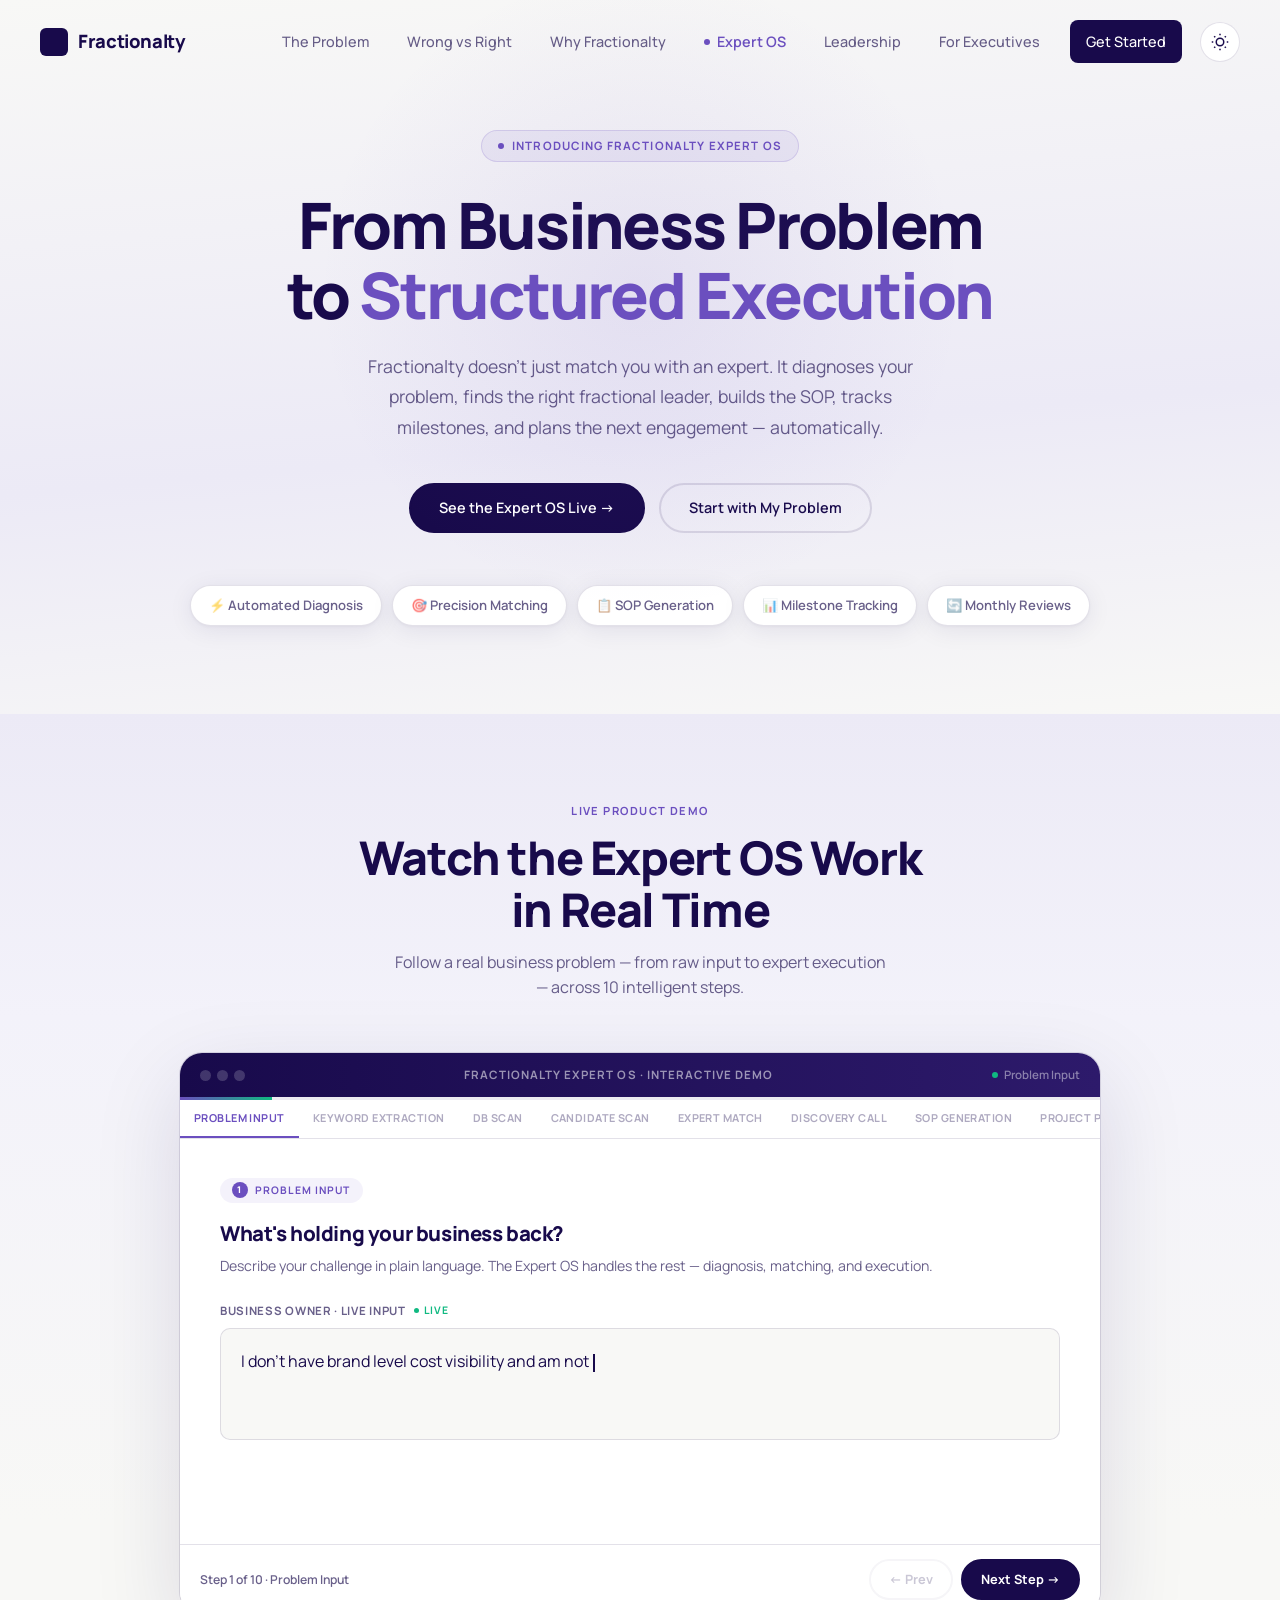
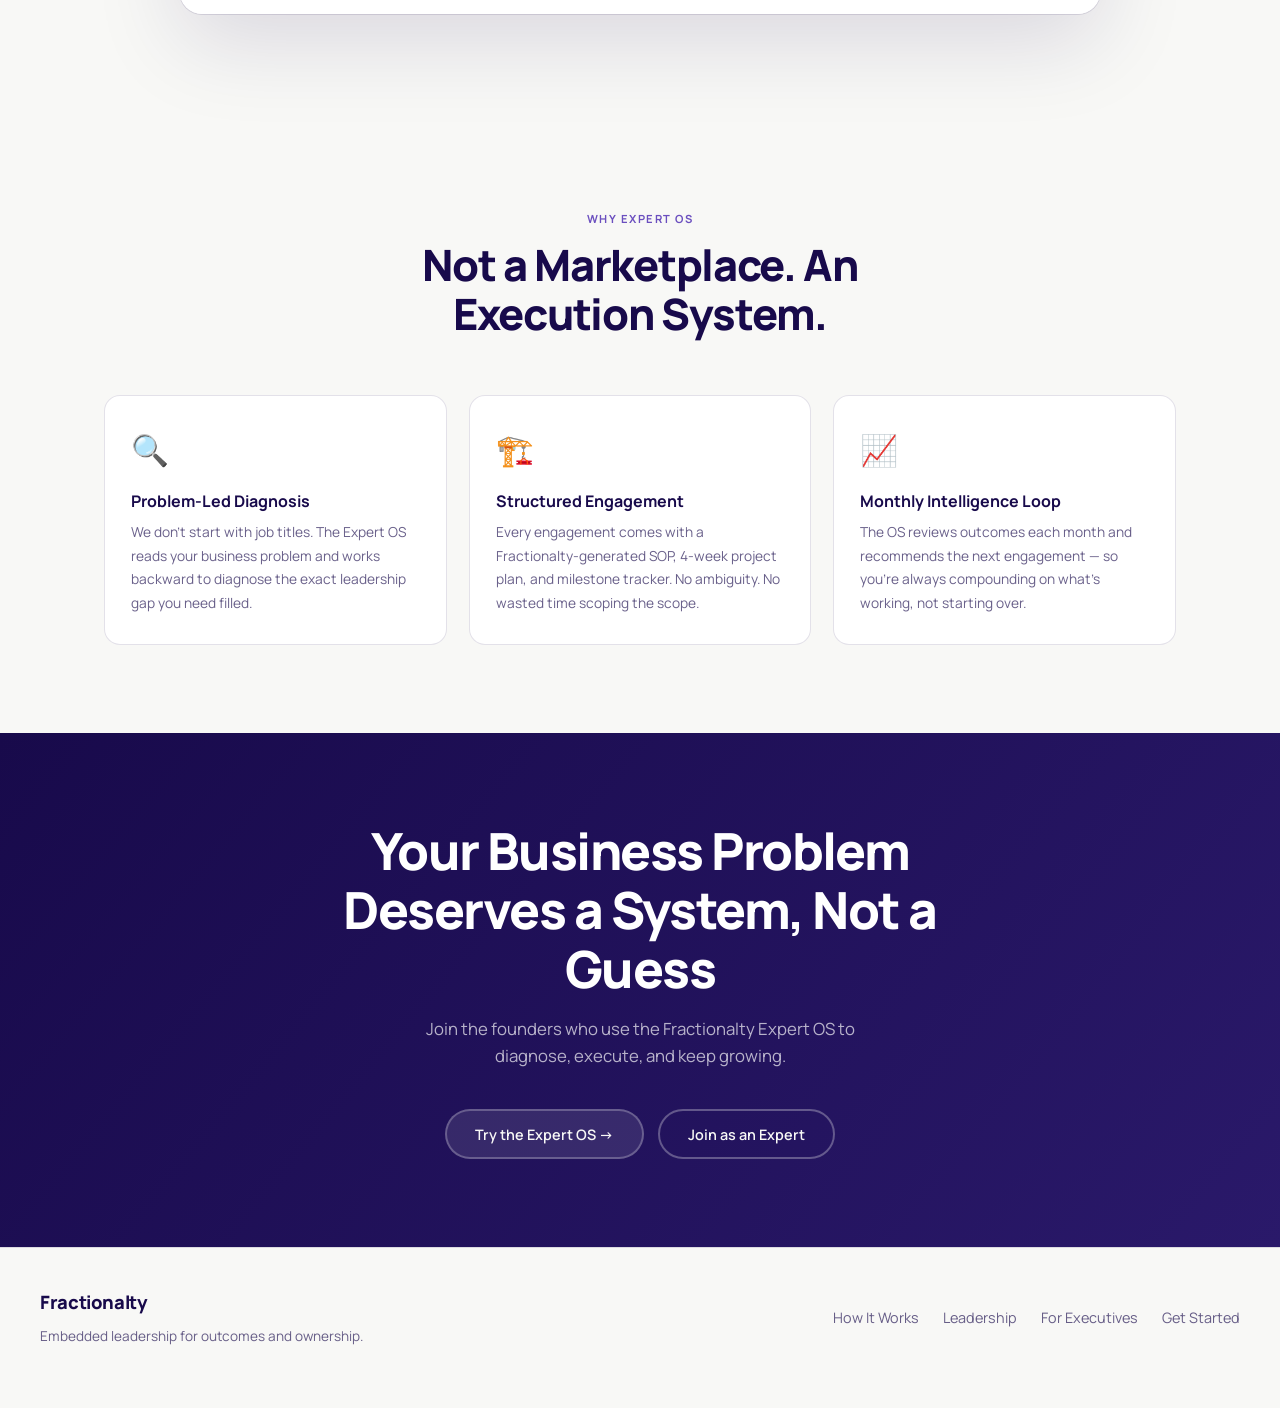
==== commit a32657e8: "Enhance UI with glassmorphism, scroll animations, and view transitions" ====
--- a/expert_os.html
+++ b/expert_os.html
@@ -683,7 +683,7 @@
           <span class="live-indicator"><span class="live-dot"></span> Live</span>
         </div>
         <div class="problem-textarea" id="problem-display" aria-label="Business problem input"></div>
-        <button class="diagnose-btn" id="diagnose-btn">
+        <button class="diagnose-btn" id="diagnose-btn" onclick="demo.next()">
           Diagnose My Problem <span>→</span>
         </button>
       </div>
--- a/styles.css
+++ b/styles.css
@@ -8,8 +8,8 @@
   --accent-light: #2d1a6b;
   --accent-muted: rgba(24, 10, 75, 0.06);
   --white: #ffffff;
-  --shadow: 0 2px 20px rgba(24, 10, 75, 0.06);
-  --shadow-lg: 0 8px 40px rgba(24, 10, 75, 0.1);
+  --shadow: 0 4px 24px rgba(24, 10, 75, 0.08), 0 1px 3px rgba(24, 10, 75, 0.04);
+  --shadow-lg: 0 12px 48px rgba(24, 10, 75, 0.15), 0 4px 12px rgba(24, 10, 75, 0.08);
   --radius-lg: 20px;
   --radius-md: 12px;
   --radius-sm: 8px;
@@ -26,8 +26,8 @@
   --accent-light: #ffffff;
   --accent-muted: rgba(248, 248, 246, 0.08);
   --white: #180A4B;
-  --shadow: 0 2px 20px rgba(0, 0, 0, 0.2);
-  --shadow-lg: 0 8px 40px rgba(0, 0, 0, 0.3);
+  --shadow: 0 4px 24px rgba(0, 0, 0, 0.3), 0 1px 3px rgba(0, 0, 0, 0.15);
+  --shadow-lg: 0 12px 48px rgba(0, 0, 0, 0.5), 0 4px 12px rgba(0, 0, 0, 0.25);
 }
 
 * { box-sizing: border-box; margin: 0; padding: 0; }
@@ -93,15 +93,18 @@
 }
 
 .topbar.is-scrolled {
-  background: rgba(248, 248, 246, 0.88);
-  backdrop-filter: blur(16px);
-  -webkit-backdrop-filter: blur(16px);
-  border-bottom: 1px solid var(--line);
+  background: rgba(248, 248, 246, 0.7);
+  backdrop-filter: blur(24px) saturate(180%);
+  -webkit-backdrop-filter: blur(24px) saturate(180%);
+  border-bottom: 1px solid rgba(24, 10, 75, 0.08);
+  box-shadow: 0 4px 30px rgba(0, 0, 0, 0.03);
   padding: 14px 0;
 }
 
 [data-theme="dark"] .topbar.is-scrolled {
-  background: rgba(13, 6, 32, 0.88);
+  background: rgba(13, 6, 32, 0.6);
+  border-bottom: 1px solid rgba(255, 255, 255, 0.08);
+  box-shadow: 0 4px 30px rgba(0, 0, 0, 0.2);
 }
 
 .brand {
@@ -259,6 +262,33 @@
 .is-visible.stagger > *:nth-child(5), .stagger.is-visible > *:nth-child(5) { transition-delay: 0.33s; }
 .is-visible.stagger > *:nth-child(6), .stagger.is-visible > *:nth-child(6) { transition-delay: 0.40s; }
 
+@supports (animation-timeline: view()) {
+  .reveal {
+    animation: fade-in-up linear forwards;
+    animation-timeline: view();
+    animation-range: entry 10% cover 30%;
+    transition: none !important;
+  }
+  
+  .stagger > * {
+    animation: fade-in-up linear forwards;
+    animation-timeline: view();
+    animation-range: entry 10% cover 35%;
+    transition: none !important;
+  }
+  
+  @keyframes fade-in-up {
+    from {
+      opacity: 0;
+      transform: translateY(48px);
+    }
+    to {
+      opacity: 1;
+      transform: translateY(0);
+    }
+  }
+}
+
 /* ── Hero ── */
 .hero {
   min-height: 100vh;
@@ -676,10 +706,10 @@
   font-size: 0.9rem;
   border: 2px solid transparent;
   cursor: pointer;
-  transition: all 0.25s ease;
-}
-
-.button:hover { transform: translateY(-2px); box-shadow: var(--shadow-lg); }
+  transition: all 0.3s cubic-bezier(0.16, 1, 0.3, 1);
+}
+
+.button:hover { transform: translateY(-3px) scale(1.02); box-shadow: var(--shadow-lg); }
 
 .button-primary {
   background: var(--accent);
@@ -755,7 +785,7 @@
 /* ── Grids ── */
 .problem-grid, .proof-grid {
   display: grid;
-  grid-template-columns: repeat(3, 1fr);
+  grid-template-columns: repeat(auto-fit, minmax(300px, 1fr));
   gap: 20px;
 }
 
@@ -769,9 +799,16 @@
 .panel {
   padding: 32px;
   border-radius: var(--radius-md);
-  background: var(--surface);
-  border: 1px solid var(--line);
+  background: rgba(255, 255, 255, 0.6);
+  backdrop-filter: blur(16px) saturate(180%);
+  -webkit-backdrop-filter: blur(16px) saturate(180%);
+  border: 1px solid rgba(24, 10, 75, 0.08);
   transition: all 0.3s ease;
+}
+
+[data-theme="dark"] .panel {
+  background: rgba(24, 10, 75, 0.4);
+  border: 1px solid rgba(255, 255, 255, 0.06);
 }
 
 .panel:hover { transform: translateY(-4px); box-shadow: var(--shadow-lg); }
@@ -1691,3 +1728,21 @@
 .hero-visual svg .fade-in-2 { animation: fade-in-up 0.6s ease forwards 0.4s; opacity: 0; }
 .hero-visual svg .fade-in-3 { animation: fade-in-up 0.6s ease forwards 0.6s; opacity: 0; }
 .hero-visual svg .fade-in-4 { animation: fade-in-up 0.6s ease forwards 0.8s; opacity: 0; }
+
+/* ── View Transitions ── */
+::view-transition-old(root),
+::view-transition-new(root) {
+  animation-duration: 0.4s;
+  animation-timing-function: cubic-bezier(0.16, 1, 0.3, 1);
+}
+::view-transition-old(root) {
+  animation-name: fade-out;
+}
+::view-transition-new(root) {
+  animation-name: fade-in-up;
+}
+
+@keyframes fade-out {
+  from { opacity: 1; }
+  to { opacity: 0; }
+}
